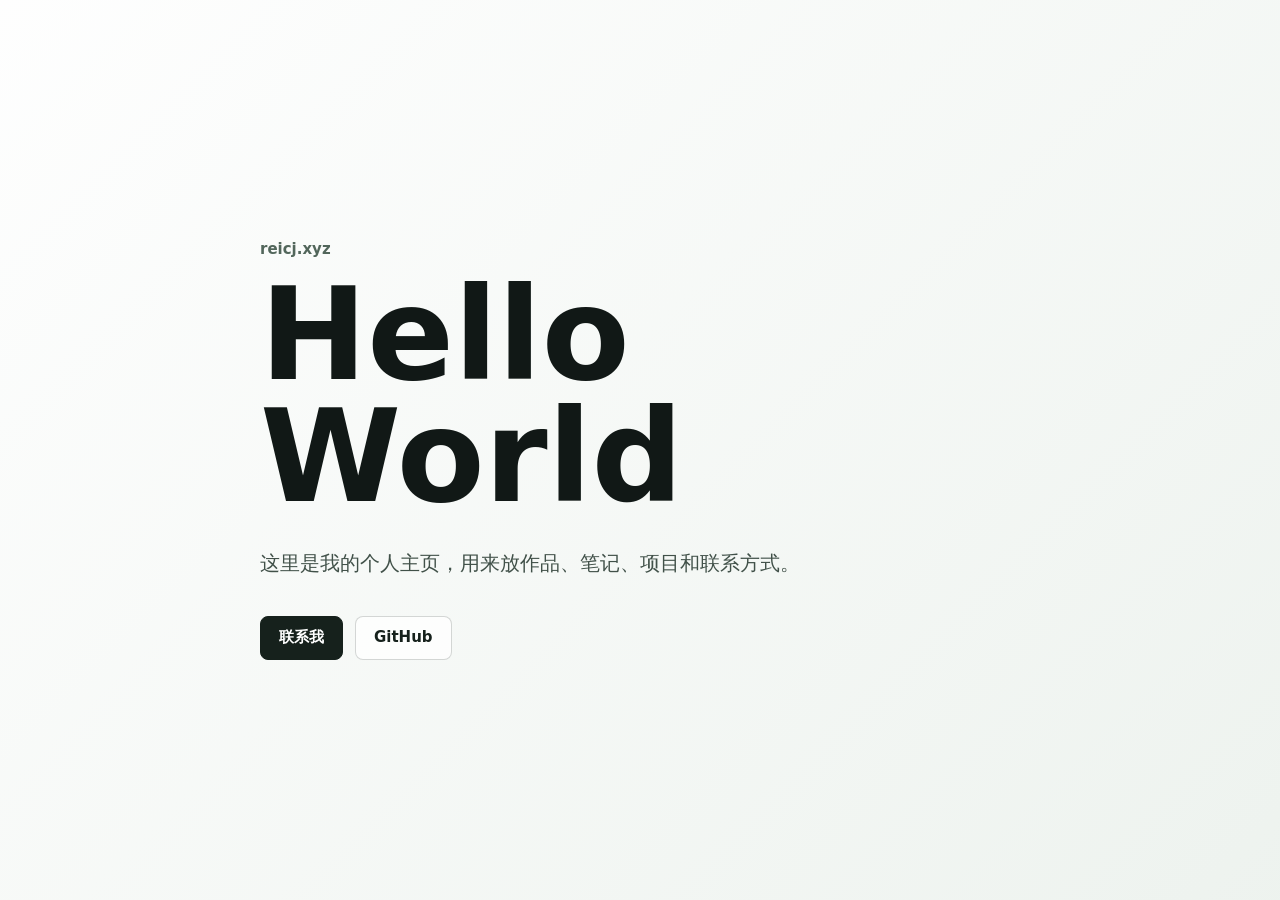
==== public/index.html @ 535f050f "Initial homepage" ====
<!doctype html>
<html lang="zh-CN">
  <head>
    <meta charset="utf-8">
    <meta name="viewport" content="width=device-width, initial-scale=1">
    <meta name="description" content="reicj.xyz 的个人主页">
    <title>Hello World | reicj.xyz</title>
    <link rel="stylesheet" href="./styles.css">
  </head>
  <body>
    <main class="page">
      <section class="intro" aria-labelledby="title">
        <p class="eyebrow">reicj.xyz</p>
        <h1 id="title">Hello World</h1>
        <p class="summary">这里是我的个人主页，用来放作品、笔记、项目和联系方式。</p>
        <div class="actions" aria-label="常用链接">
          <a href="mailto:qs57@reicj.xyz">联系我</a>
          <a href="https://github.com/" rel="noreferrer">GitHub</a>
        </div>
      </section>
    </main>
  </body>
</html>
---- public/styles.css ----
:root {
  color-scheme: light;
  font-family:
    Inter, ui-sans-serif, system-ui, -apple-system, BlinkMacSystemFont,
    "Segoe UI", sans-serif;
  background: #f4f7f5;
  color: #16211c;
}

* {
  box-sizing: border-box;
}

body {
  min-height: 100vh;
  margin: 0;
  background:
    linear-gradient(135deg, rgba(255, 255, 255, 0.9), rgba(235, 241, 236, 0.74)),
    #f4f7f5;
}

a {
  color: inherit;
}

.page {
  display: grid;
  min-height: 100vh;
  place-items: center;
  padding: 32px;
}

.intro {
  width: min(100%, 760px);
}

.eyebrow {
  margin: 0 0 16px;
  color: #52665b;
  font-size: 15px;
  font-weight: 700;
}

h1 {
  margin: 0;
  color: #111816;
  font-size: clamp(56px, 12vw, 128px);
  line-height: 0.95;
  letter-spacing: 0;
}

.summary {
  max-width: 620px;
  margin: 28px 0 0;
  color: #415149;
  font-size: 20px;
  line-height: 1.7;
}

.actions {
  display: flex;
  flex-wrap: wrap;
  gap: 12px;
  margin-top: 36px;
}

.actions a {
  min-height: 44px;
  padding: 11px 18px;
  border: 1px solid rgba(22, 33, 28, 0.18);
  border-radius: 8px;
  background: rgba(255, 255, 255, 0.74);
  font-size: 15px;
  font-weight: 700;
  text-decoration: none;
}

.actions a:first-child {
  border-color: #16211c;
  background: #16211c;
  color: #ffffff;
}

@media (max-width: 560px) {
  .page {
    align-items: end;
    padding: 24px;
  }

  .summary {
    font-size: 18px;
  }
}
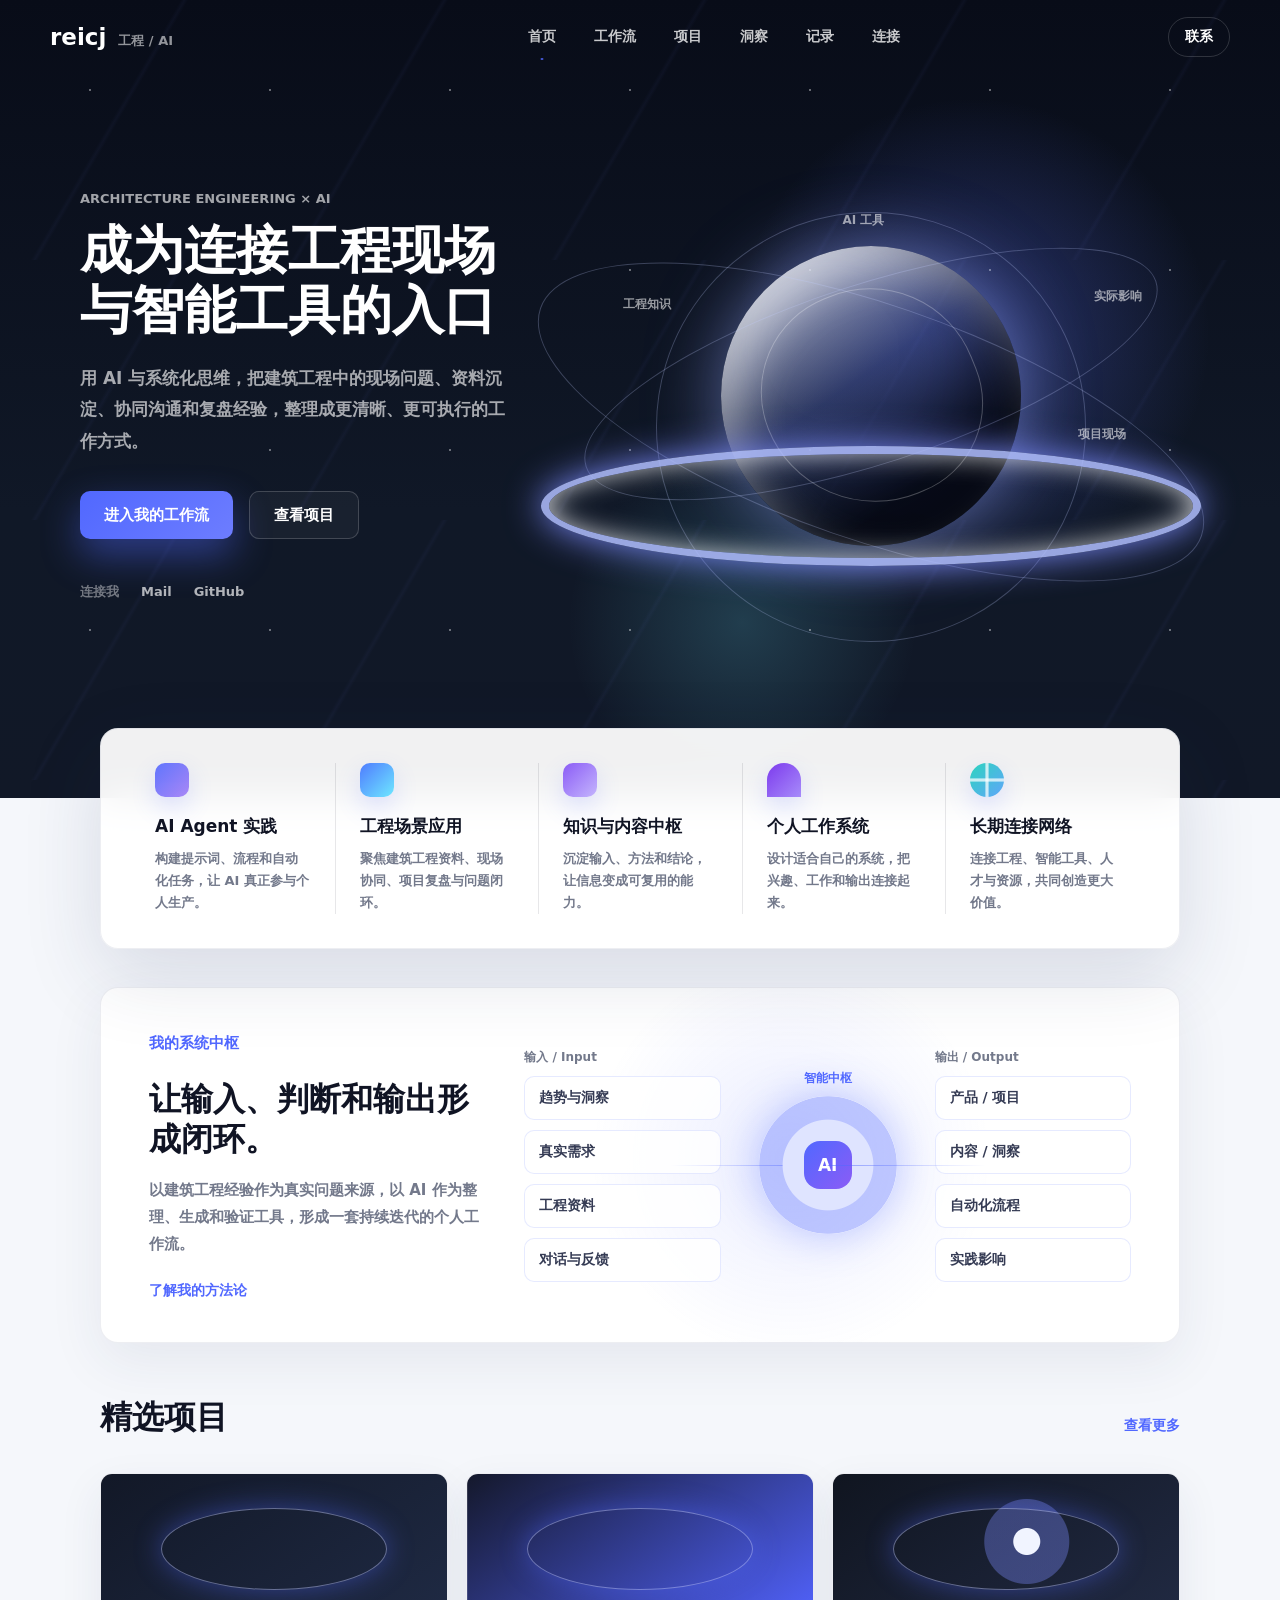
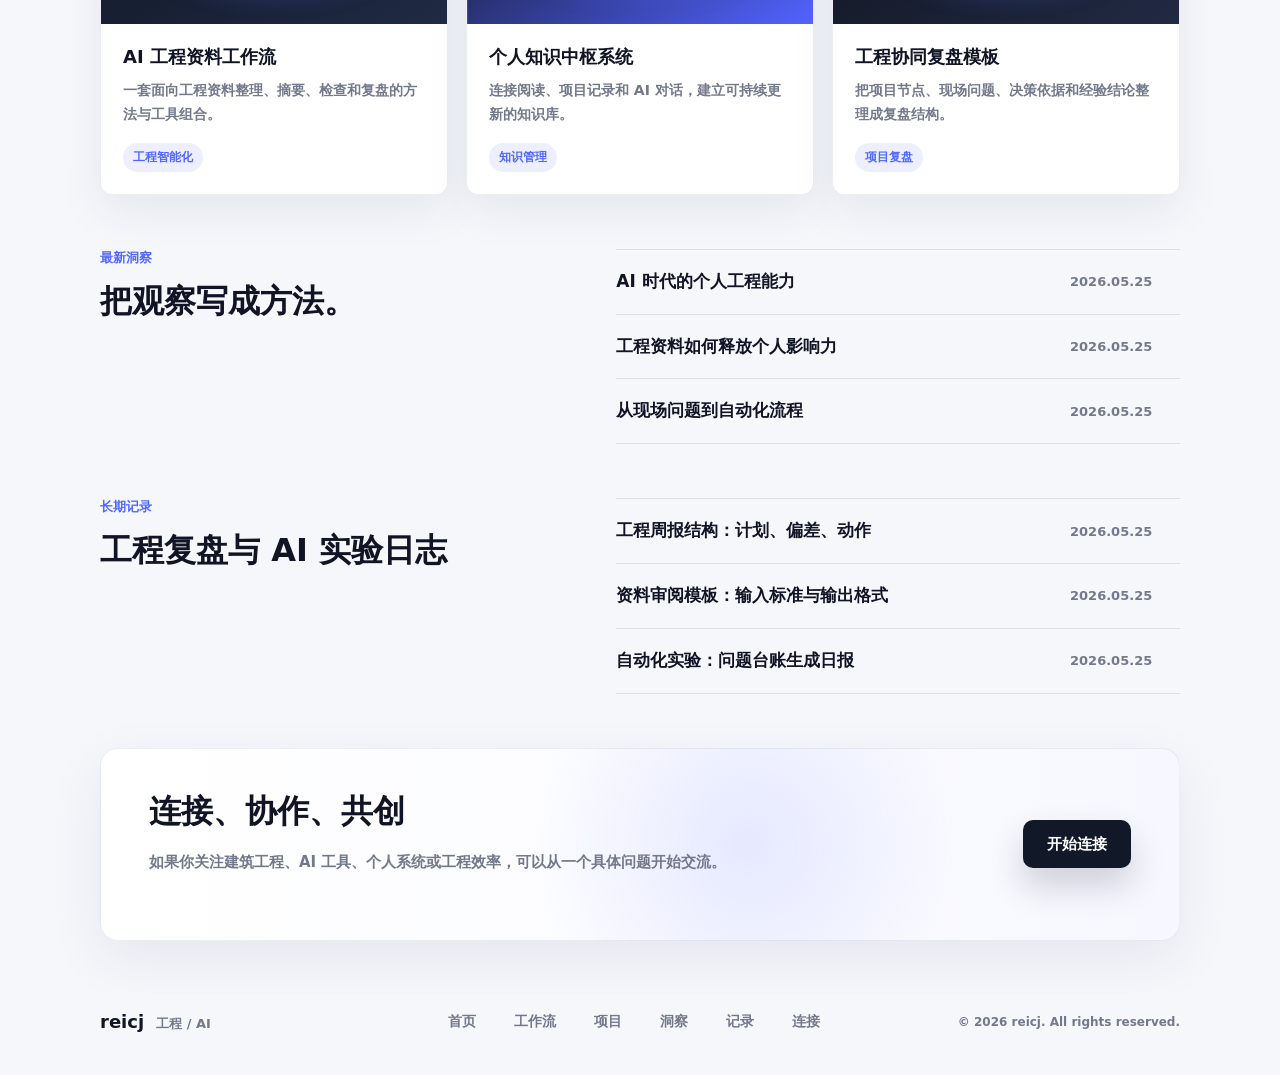
==== commit f3d5a736: "重构个人站点并拆分项目洞察记录页面" ====
--- a/public/index.html
+++ b/public/index.html
@@ -3,21 +3,217 @@
   <head>
     <meta charset="utf-8">
     <meta name="viewport" content="width=device-width, initial-scale=1">
-    <meta name="description" content="reicj.xyz 的个人主页">
-    <title>Hello World | reicj.xyz</title>
+    <meta
+      name="description"
+      content="reicj 的个人空间：建筑工程工作流、项目案例、AI 洞察与长期记录。"
+    >
+    <title>reicj 的个人空间 | reicj.xyz</title>
     <link rel="stylesheet" href="./styles.css">
   </head>
   <body>
-    <main class="page">
-      <section class="intro" aria-labelledby="title">
-        <p class="eyebrow">reicj.xyz</p>
-        <h1 id="title">Hello World</h1>
-        <p class="summary">这里是我的个人主页，用来放作品、笔记、项目和联系方式。</p>
-        <div class="actions" aria-label="常用链接">
-          <a href="mailto:qs57@reicj.xyz">联系我</a>
-          <a href="https://github.com/" rel="noreferrer">GitHub</a>
-        </div>
+    <header class="site-header" aria-label="站点导航">
+      <a class="brand" href="#top">
+        <strong>reicj</strong>
+        <span>工程 / AI</span>
+      </a>
+      <nav class="nav" aria-label="主要导航">
+        <a class="current" href="./index.html">首页</a>
+        <a href="#workflow">工作流</a>
+        <a href="./projects.html">项目</a>
+        <a href="./insights.html">洞察</a>
+        <a href="./notes.html">记录</a>
+        <a href="#contact">连接</a>
+      </nav>
+      <a class="header-action" href="mailto:qs57@reicj.xyz">联系</a>
+    </header>
+
+    <main id="top">
+      <section class="hero" aria-labelledby="hero-title">
+        <div class="hero-copy">
+          <p class="kicker">Architecture Engineering × AI</p>
+          <h1 id="hero-title">成为连接工程现场与智能工具的入口</h1>
+          <p class="hero-summary">
+            用 AI 与系统化思维，把建筑工程中的现场问题、资料沉淀、协同沟通和复盘经验，整理成更清晰、更可执行的工作方式。
+          </p>
+          <div class="hero-actions" aria-label="快速入口">
+            <a class="button primary" href="#workflow">进入我的工作流</a>
+            <a class="button secondary" href="./projects.html">查看项目</a>
+          </div>
+          <div class="social-row" aria-label="连接我">
+            <span>连接我</span>
+            <a href="mailto:qs57@reicj.xyz">Mail</a>
+            <a href="https://github.com/reicj" rel="noreferrer">GitHub</a>
+          </div>
+        </div>
+
+        <div class="orbit-visual" aria-hidden="true">
+          <div class="orbit-label label-knowledge">工程知识</div>
+          <div class="orbit-label label-ai">AI 工具</div>
+          <div class="orbit-label label-site">项目现场</div>
+          <div class="orbit-label label-output">实际影响</div>
+          <div class="planet">
+            <span></span>
+          </div>
+          <div class="orbit orbit-one"></div>
+          <div class="orbit orbit-two"></div>
+          <div class="orbit orbit-three"></div>
+          <div class="ring"></div>
+        </div>
+      </section>
+
+      <section class="capability-card" aria-label="能力入口">
+        <article>
+          <span class="icon cube"></span>
+          <h2>AI Agent 实践</h2>
+          <p>构建提示词、流程和自动化任务，让 AI 真正参与个人生产。</p>
+        </article>
+        <article>
+          <span class="icon tower"></span>
+          <h2>工程场景应用</h2>
+          <p>聚焦建筑工程资料、现场协同、项目复盘与问题闭环。</p>
+        </article>
+        <article>
+          <span class="icon stack"></span>
+          <h2>知识与内容中枢</h2>
+          <p>沉淀输入、方法和结论，让信息变成可复用的能力。</p>
+        </article>
+        <article>
+          <span class="icon person"></span>
+          <h2>个人工作系统</h2>
+          <p>设计适合自己的系统，把兴趣、工作和输出连接起来。</p>
+        </article>
+        <article>
+          <span class="icon globe"></span>
+          <h2>长期连接网络</h2>
+          <p>连接工程、智能工具、人才与资源，共同创造更大价值。</p>
+        </article>
+      </section>
+
+      <section class="hub-section" id="workflow" aria-labelledby="workflow-title">
+        <div class="hub-copy">
+          <p class="section-tag">我的系统中枢</p>
+          <h2 id="workflow-title">让输入、判断和输出形成闭环。</h2>
+          <p>
+            以建筑工程经验作为真实问题来源，以 AI 作为整理、生成和验证工具，形成一套持续迭代的个人工作流。
+          </p>
+          <a href="./insights.html">了解我的方法论</a>
+        </div>
+        <div class="flow-board" aria-label="工作流中枢">
+          <div class="flow-column input">
+            <span>输入 / Input</span>
+            <p>趋势与洞察</p>
+            <p>真实需求</p>
+            <p>工程资料</p>
+            <p>对话与反馈</p>
+          </div>
+          <div class="core">
+            <span>智能中枢</span>
+            <strong>AI</strong>
+          </div>
+          <div class="flow-column output">
+            <span>输出 / Output</span>
+            <p>产品 / 项目</p>
+            <p>内容 / 洞察</p>
+            <p>自动化流程</p>
+            <p>实践影响</p>
+          </div>
+        </div>
+      </section>
+
+      <section class="content-grid" id="projects" aria-labelledby="projects-title">
+        <div class="section-heading">
+          <h2 id="projects-title">精选项目</h2>
+          <a href="./projects.html">查看更多</a>
+        </div>
+        <div class="project-list">
+          <article>
+            <div class="project-visual visual-one"></div>
+            <h3>AI 工程资料工作流</h3>
+            <p>一套面向工程资料整理、摘要、检查和复盘的方法与工具组合。</p>
+            <span>工程智能化</span>
+          </article>
+          <article>
+            <div class="project-visual visual-two"></div>
+            <h3>个人知识中枢系统</h3>
+            <p>连接阅读、项目记录和 AI 对话，建立可持续更新的知识库。</p>
+            <span>知识管理</span>
+          </article>
+          <article>
+            <div class="project-visual visual-three"></div>
+            <h3>工程协同复盘模板</h3>
+            <p>把项目节点、现场问题、决策依据和经验结论整理成复盘结构。</p>
+            <span>项目复盘</span>
+          </article>
+        </div>
+      </section>
+
+      <section class="insight-section" id="insights" aria-labelledby="insights-title">
+        <div>
+          <p class="section-tag">最新洞察</p>
+          <h2 id="insights-title">把观察写成方法。</h2>
+        </div>
+        <div class="insight-list">
+          <article>
+            <h3>AI 时代的个人工程能力</h3>
+            <time datetime="2026-05-25">2026.05.25</time>
+          </article>
+          <article>
+            <h3>工程资料如何释放个人影响力</h3>
+            <time datetime="2026-05-25">2026.05.25</time>
+          </article>
+          <article>
+            <h3>从现场问题到自动化流程</h3>
+            <time datetime="2026-05-25">2026.05.25</time>
+          </article>
+        </div>
+      </section>
+
+      <section class="insight-section" id="notes" aria-labelledby="notes-title">
+        <div>
+          <p class="section-tag">长期记录</p>
+          <h2 id="notes-title">工程复盘与 AI 实验日志</h2>
+        </div>
+        <div class="insight-list">
+          <article>
+            <h3>工程周报结构：计划、偏差、动作</h3>
+            <time datetime="2026-05-25">2026.05.25</time>
+          </article>
+          <article>
+            <h3>资料审阅模板：输入标准与输出格式</h3>
+            <time datetime="2026-05-25">2026.05.25</time>
+          </article>
+          <article>
+            <h3>自动化实验：问题台账生成日报</h3>
+            <time datetime="2026-05-25">2026.05.25</time>
+          </article>
+        </div>
+      </section>
+
+      <section class="contact-panel" id="contact" aria-labelledby="contact-title">
+        <div>
+          <h2 id="contact-title">连接、协作、共创</h2>
+          <p>
+            如果你关注建筑工程、AI 工具、个人系统或工程效率，可以从一个具体问题开始交流。
+          </p>
+        </div>
+        <a class="button dark" href="mailto:qs57@reicj.xyz">开始连接</a>
       </section>
     </main>
+
+    <footer class="site-footer">
+      <a class="brand" href="#top">
+        <strong>reicj</strong>
+        <span>工程 / AI</span>
+      </a>
+      <nav aria-label="页脚导航">
+        <a href="./index.html">首页</a>
+        <a href="#workflow">工作流</a>
+        <a href="./projects.html">项目</a>
+        <a href="./insights.html">洞察</a>
+        <a href="./notes.html">记录</a>
+        <a href="#contact">连接</a>
+      </nav>
+      <p>© 2026 reicj. All rights reserved.</p>
+    </footer>
   </body>
 </html>
--- a/public/styles.css
+++ b/public/styles.css
@@ -1,93 +1,1005 @@
 :root {
   color-scheme: light;
+  --bg: #f5f7fb;
+  --ink: #101424;
+  --muted: #73798b;
+  --panel: #ffffff;
+  --line: rgba(17, 24, 39, 0.1);
+  --deep: #080d1b;
+  --deep-2: #11182a;
+  --blue: #5168ff;
+  --blue-2: #7d8cff;
+  --cyan: #6ee7ff;
+  --violet: #8b5cf6;
+  --shadow: 0 26px 80px rgba(38, 49, 92, 0.14);
   font-family:
     Inter, ui-sans-serif, system-ui, -apple-system, BlinkMacSystemFont,
-    "Segoe UI", sans-serif;
-  background: #f4f7f5;
-  color: #16211c;
+    "Segoe UI", "PingFang SC", "Microsoft YaHei", sans-serif;
+  background: var(--bg);
+  color: var(--ink);
 }
 
 * {
   box-sizing: border-box;
+}
+
+html {
+  scroll-behavior: smooth;
 }
 
 body {
   min-height: 100vh;
   margin: 0;
-  background:
-    linear-gradient(135deg, rgba(255, 255, 255, 0.9), rgba(235, 241, 236, 0.74)),
-    #f4f7f5;
+  background: var(--bg);
+  overflow-x: hidden;
 }
 
 a {
   color: inherit;
 }
 
-.page {
-  display: grid;
-  min-height: 100vh;
-  place-items: center;
-  padding: 32px;
-}
-
-.intro {
-  width: min(100%, 760px);
-}
-
-.eyebrow {
-  margin: 0 0 16px;
-  color: #52665b;
-  font-size: 15px;
+h1,
+h2,
+h3,
+p {
+  margin-top: 0;
+  overflow-wrap: anywhere;
+}
+
+.site-header {
+  position: fixed;
+  top: 0;
+  left: 50%;
+  z-index: 20;
+  display: grid;
+  grid-template-columns: 210px 1fr auto;
+  gap: 32px;
+  align-items: center;
+  width: min(100% - 56px, 1180px);
+  min-height: 74px;
+  transform: translateX(-50%);
+  color: rgba(255, 255, 255, 0.82);
+}
+
+.brand {
+  display: inline-flex;
+  align-items: baseline;
+  gap: 12px;
+  text-decoration: none;
+}
+
+.brand strong {
+  color: #ffffff;
+  font-size: 23px;
+  font-weight: 900;
+  letter-spacing: 0;
+}
+
+.brand span {
+  color: rgba(255, 255, 255, 0.56);
+  font-size: 13px;
   font-weight: 700;
 }
 
+.nav,
+.site-footer nav {
+  display: flex;
+  align-items: center;
+  justify-content: center;
+  gap: 38px;
+}
+
+.nav a,
+.site-footer nav a {
+  position: relative;
+  color: rgba(255, 255, 255, 0.78);
+  font-size: 14px;
+  font-weight: 700;
+  text-decoration: none;
+}
+
+.nav a:hover,
+.nav a:focus-visible,
+.site-footer nav a:hover,
+.site-footer nav a:focus-visible {
+  color: #ffffff;
+  outline: none;
+}
+
+.nav a.current::after {
+  position: absolute;
+  right: 12px;
+  bottom: -14px;
+  left: 12px;
+  height: 2px;
+  border-radius: 999px;
+  content: "";
+  background: linear-gradient(90deg, transparent, var(--blue), transparent);
+}
+
+.header-action {
+  justify-self: end;
+  min-height: 38px;
+  padding: 10px 16px;
+  border: 1px solid rgba(255, 255, 255, 0.16);
+  border-radius: 999px;
+  color: #ffffff;
+  font-size: 14px;
+  font-weight: 800;
+  text-decoration: none;
+}
+
+main {
+  overflow: hidden;
+}
+
+.hero {
+  position: relative;
+  display: grid;
+  grid-template-columns: minmax(0, 0.78fr) minmax(520px, 1.18fr);
+  gap: 28px;
+  align-items: center;
+  min-height: 700px;
+  padding: 126px max(80px, calc((100vw - 1180px) / 2)) 132px;
+  color: #ffffff;
+  overflow: hidden;
+  background:
+    radial-gradient(circle at 76% 42%, rgba(94, 114, 255, 0.34), transparent 22%),
+    radial-gradient(circle at 58% 78%, rgba(110, 231, 255, 0.18), transparent 18%),
+    linear-gradient(180deg, #080c18 0%, #101827 64%, #111827 100%);
+}
+
+.hero::before {
+  position: absolute;
+  inset: 0;
+  content: "";
+  background-image:
+    radial-gradient(circle, rgba(255, 255, 255, 0.9) 0 1px, transparent 1.5px),
+    linear-gradient(120deg, transparent 0 44%, rgba(125, 140, 255, 0.1) 45%, transparent 46% 100%);
+  background-size: 180px 180px, 260px 260px;
+  opacity: 0.42;
+  pointer-events: none;
+}
+
+.hero-copy,
+.orbit-visual {
+  position: relative;
+  z-index: 1;
+}
+
+.hero-copy {
+  width: min(100%, 560px);
+}
+
+.kicker,
+.section-tag {
+  margin-bottom: 14px;
+  color: rgba(255, 255, 255, 0.62);
+  font-size: 13px;
+  font-weight: 900;
+  letter-spacing: 0;
+  text-transform: uppercase;
+}
+
 h1 {
-  margin: 0;
-  color: #111816;
-  font-size: clamp(56px, 12vw, 128px);
-  line-height: 0.95;
+  max-width: 560px;
+  margin-bottom: 22px;
+  font-size: 52px;
+  font-weight: 900;
+  line-height: 1.16;
   letter-spacing: 0;
 }
 
-.summary {
-  max-width: 620px;
-  margin: 28px 0 0;
-  color: #415149;
-  font-size: 20px;
-  line-height: 1.7;
-}
-
-.actions {
+.hero-summary {
+  max-width: 520px;
+  margin-bottom: 34px;
+  color: rgba(255, 255, 255, 0.64);
+  font-size: 17px;
+  font-weight: 600;
+  line-height: 1.85;
+}
+
+.hero-actions {
   display: flex;
   flex-wrap: wrap;
-  gap: 12px;
-  margin-top: 36px;
-}
-
-.actions a {
-  min-height: 44px;
-  padding: 11px 18px;
-  border: 1px solid rgba(22, 33, 28, 0.18);
-  border-radius: 8px;
-  background: rgba(255, 255, 255, 0.74);
+  gap: 16px;
+  margin-bottom: 44px;
+}
+
+.button {
+  display: inline-flex;
+  align-items: center;
+  justify-content: center;
+  min-height: 48px;
+  padding: 13px 24px;
+  border-radius: 10px;
   font-size: 15px;
+  font-weight: 900;
+  line-height: 20px;
+  text-decoration: none;
+  transition:
+    transform 180ms ease,
+    border-color 180ms ease,
+    background 180ms ease,
+    box-shadow 180ms ease;
+}
+
+.button:hover,
+.button:focus-visible {
+  transform: translateY(-1px);
+  outline: none;
+}
+
+.button.primary {
+  background: linear-gradient(135deg, #5168ff, #6d7dff);
+  box-shadow: 0 16px 38px rgba(81, 104, 255, 0.46);
+  color: #ffffff;
+}
+
+.button.secondary {
+  border: 1px solid rgba(255, 255, 255, 0.18);
+  background: rgba(255, 255, 255, 0.04);
+  color: #ffffff;
+}
+
+.button.dark {
+  background: #111827;
+  box-shadow: 0 18px 34px rgba(17, 24, 39, 0.18);
+  color: #ffffff;
+}
+
+.social-row {
+  display: flex;
+  align-items: center;
+  gap: 22px;
+  color: rgba(255, 255, 255, 0.68);
+  font-size: 13px;
+  font-weight: 800;
+}
+
+.social-row span {
+  color: rgba(255, 255, 255, 0.42);
+}
+
+.social-row a {
+  text-decoration: none;
+}
+
+.orbit-visual {
+  min-height: 540px;
+}
+
+.planet {
+  position: absolute;
+  top: 120px;
+  left: 50%;
+  width: 300px;
+  height: 300px;
+  transform: translateX(-50%);
+  border-radius: 50%;
+  background:
+    radial-gradient(circle at 34% 25%, rgba(255, 255, 255, 0.9), transparent 0 8%, transparent 9%),
+    radial-gradient(circle at 64% 38%, rgba(255, 255, 255, 0.52), transparent 0 6%, transparent 7%),
+    radial-gradient(circle at 50% 45%, rgba(255, 255, 255, 0.18), transparent 0 35%, transparent 36%),
+    linear-gradient(145deg, rgba(236, 240, 255, 0.95), rgba(91, 108, 186, 0.34) 45%, rgba(9, 14, 31, 0.92) 74%);
+  box-shadow:
+    0 0 70px rgba(147, 166, 255, 0.54),
+    inset -38px -42px 70px rgba(0, 0, 0, 0.42),
+    inset 18px 22px 44px rgba(255, 255, 255, 0.44);
+}
+
+.planet span {
+  position: absolute;
+  inset: 42px;
+  border: 1px solid rgba(255, 255, 255, 0.26);
+  border-radius: 48% 52% 45% 55%;
+  transform: rotate(-22deg);
+}
+
+.ring {
+  position: absolute;
+  top: 320px;
+  left: 50%;
+  width: 660px;
+  height: 120px;
+  transform: translateX(-50%);
+  border: 8px solid rgba(176, 190, 255, 0.86);
+  border-radius: 50%;
+  box-shadow:
+    0 0 36px rgba(125, 140, 255, 0.94),
+    inset 0 0 26px rgba(255, 255, 255, 0.72);
+}
+
+.orbit {
+  position: absolute;
+  left: 50%;
+  border: 1px solid rgba(194, 205, 255, 0.26);
+  border-radius: 50%;
+  transform: translateX(-50%) rotate(-18deg);
+}
+
+.orbit-one {
+  top: 158px;
+  width: 600px;
+  height: 180px;
+}
+
+.orbit-two {
+  top: 178px;
+  width: 700px;
+  height: 236px;
+  transform: translateX(-50%) rotate(19deg);
+}
+
+.orbit-three {
+  top: 86px;
+  width: 430px;
+  height: 430px;
+  transform: translateX(-50%) rotate(62deg);
+}
+
+.orbit-label {
+  position: absolute;
+  z-index: 2;
+  color: rgba(255, 255, 255, 0.58);
+  font-size: 12px;
+  font-weight: 800;
+}
+
+.label-knowledge {
+  top: 170px;
+  left: 80px;
+}
+
+.label-ai {
+  top: 86px;
+  left: 300px;
+}
+
+.label-site {
+  right: 74px;
+  top: 300px;
+}
+
+.label-output {
+  right: 58px;
+  top: 162px;
+}
+
+.capability-card {
+  position: relative;
+  z-index: 3;
+  display: grid;
+  grid-template-columns: repeat(5, minmax(0, 1fr));
+  width: min(100% - 80px, 1080px);
+  margin: -70px auto 38px;
+  padding: 34px 30px;
+  border: 1px solid rgba(80, 91, 129, 0.1);
+  border-radius: 18px;
+  background: rgba(255, 255, 255, 0.94);
+  box-shadow: var(--shadow);
+  backdrop-filter: blur(18px);
+}
+
+.capability-card article {
+  min-height: 132px;
+  padding: 0 24px;
+}
+
+.capability-card article + article {
+  border-left: 1px solid var(--line);
+}
+
+.icon {
+  display: block;
+  width: 34px;
+  height: 34px;
+  margin-bottom: 18px;
+  border-radius: 10px;
+  background: linear-gradient(135deg, rgba(81, 104, 255, 0.9), rgba(139, 92, 246, 0.72));
+  box-shadow: 0 10px 24px rgba(81, 104, 255, 0.18);
+}
+
+.icon.tower {
+  background: linear-gradient(135deg, #4f7cff, #6ee7ff);
+}
+
+.icon.stack {
+  background: linear-gradient(135deg, #8b5cf6, #c4b5fd);
+}
+
+.icon.person {
+  border-radius: 999px 999px 12px 12px;
+  background: linear-gradient(135deg, #7c3aed, #a78bfa);
+}
+
+.icon.globe {
+  border-radius: 50%;
+  background:
+    linear-gradient(90deg, transparent 45%, rgba(255, 255, 255, 0.72) 46% 54%, transparent 55%),
+    linear-gradient(0deg, transparent 45%, rgba(255, 255, 255, 0.72) 46% 54%, transparent 55%),
+    linear-gradient(135deg, #2dd4bf, #60a5fa);
+}
+
+.capability-card h2 {
+  margin-bottom: 10px;
+  font-size: 17px;
+  font-weight: 900;
+  line-height: 1.34;
+}
+
+.capability-card p {
+  margin-bottom: 0;
+  color: var(--muted);
+  font-size: 13px;
+  font-weight: 650;
+  line-height: 1.7;
+}
+
+.hub-section,
+.contact-panel {
+  display: grid;
+  grid-template-columns: 0.72fr 1.28fr;
+  gap: 34px;
+  align-items: center;
+  width: min(100% - 80px, 1080px);
+  margin: 0 auto 54px;
+  padding: 42px 48px;
+  border: 1px solid rgba(80, 91, 129, 0.1);
+  border-radius: 18px;
+  background:
+    radial-gradient(circle at 64% 48%, rgba(81, 104, 255, 0.12), transparent 28%),
+    #ffffff;
+  box-shadow: 0 18px 54px rgba(38, 49, 92, 0.08);
+}
+
+.hub-copy .section-tag,
+.insight-section .section-tag {
+  color: var(--blue);
+}
+
+.hub-copy h2,
+.contact-panel h2,
+.insight-section h2,
+.section-heading h2 {
+  margin-bottom: 18px;
+  font-size: 32px;
+  font-weight: 900;
+  line-height: 1.25;
+  letter-spacing: 0;
+}
+
+.hub-copy p,
+.contact-panel p {
+  margin-bottom: 22px;
+  color: var(--muted);
+  font-size: 15px;
+  font-weight: 650;
+  line-height: 1.8;
+}
+
+.hub-copy a,
+.section-heading a {
+  color: var(--blue);
+  font-size: 14px;
+  font-weight: 900;
+  text-decoration: none;
+}
+
+.flow-board {
+  position: relative;
+  display: grid;
+  grid-template-columns: 1fr 170px 1fr;
+  gap: 22px;
+  align-items: center;
+  min-height: 250px;
+}
+
+.flow-board::before,
+.flow-board::after {
+  position: absolute;
+  top: 50%;
+  width: 26%;
+  height: 1px;
+  content: "";
+  background: linear-gradient(90deg, transparent, rgba(81, 104, 255, 0.55));
+}
+
+.flow-board::before {
+  left: 24%;
+}
+
+.flow-board::after {
+  right: 24%;
+  transform: rotate(180deg);
+}
+
+.flow-column {
+  display: grid;
+  gap: 10px;
+}
+
+.flow-column span,
+.core span {
+  color: var(--muted);
+  font-size: 12px;
+  font-weight: 900;
+}
+
+.flow-column p {
+  margin: 0;
+  padding: 12px 14px;
+  border: 1px solid rgba(81, 104, 255, 0.14);
+  border-radius: 10px;
+  background: rgba(255, 255, 255, 0.82);
+  color: #353b54;
+  font-size: 14px;
+  font-weight: 800;
+}
+
+.core {
+  position: relative;
+  display: grid;
+  place-items: center;
+  width: 138px;
+  height: 138px;
+  margin: 0 auto;
+  border-radius: 50%;
+  background:
+    radial-gradient(circle, #ffffff 0 22%, #dfe4ff 23% 46%, rgba(81, 104, 255, 0.34) 47% 70%, transparent 71%);
+  box-shadow: 0 0 42px rgba(81, 104, 255, 0.36);
+}
+
+.core strong {
+  display: grid;
+  place-items: center;
+  width: 48px;
+  height: 48px;
+  border-radius: 16px;
+  background: linear-gradient(135deg, #5168ff, #8b5cf6);
+  color: #ffffff;
+  font-size: 17px;
+}
+
+.core span {
+  position: absolute;
+  top: -26px;
+  color: var(--blue);
+}
+
+.content-grid,
+.insight-section {
+  width: min(100% - 80px, 1080px);
+  margin: 0 auto 54px;
+}
+
+.section-heading {
+  display: flex;
+  align-items: center;
+  justify-content: space-between;
+  margin-bottom: 18px;
+}
+
+.project-list {
+  display: grid;
+  grid-template-columns: repeat(3, minmax(0, 1fr));
+  gap: 18px;
+}
+
+.project-list article {
+  overflow: hidden;
+  border: 1px solid rgba(80, 91, 129, 0.1);
+  border-radius: 12px;
+  background: #ffffff;
+  box-shadow: 0 16px 44px rgba(38, 49, 92, 0.08);
+}
+
+.project-visual {
+  position: relative;
+  height: 150px;
+  background:
+    radial-gradient(circle at 50% 50%, rgba(255, 255, 255, 0.84), transparent 0 7%, transparent 8%),
+    radial-gradient(circle at 52% 56%, rgba(81, 104, 255, 0.48), transparent 0 24%, transparent 25%),
+    linear-gradient(145deg, #121827, #1f2a44);
+}
+
+.visual-one::before,
+.visual-two::before,
+.visual-three::before {
+  position: absolute;
+  inset: 34px 60px;
+  border: 1px solid rgba(191, 201, 255, 0.46);
+  border-radius: 50%;
+  content: "";
+  box-shadow: 0 0 28px rgba(81, 104, 255, 0.44);
+}
+
+.visual-two {
+  background:
+    linear-gradient(90deg, rgba(255, 255, 255, 0.14) 0 1px, transparent 1px 34px),
+    linear-gradient(145deg, #14182b, #5263ff);
+}
+
+.visual-three {
+  background:
+    radial-gradient(circle at 56% 45%, #f1f4ff 0 13px, rgba(125, 140, 255, 0.36) 14px 42px, transparent 43px),
+    linear-gradient(145deg, #101520, #212a43);
+}
+
+.project-list h3 {
+  margin: 20px 22px 10px;
+  font-size: 18px;
+  font-weight: 900;
+  line-height: 1.4;
+}
+
+.project-list p {
+  margin: 0 22px 16px;
+  color: var(--muted);
+  font-size: 14px;
+  font-weight: 650;
+  line-height: 1.7;
+}
+
+.project-list span {
+  display: inline-flex;
+  margin: 0 22px 22px;
+  padding: 6px 10px;
+  border-radius: 999px;
+  background: rgba(81, 104, 255, 0.1);
+  color: var(--blue);
+  font-size: 12px;
+  font-weight: 900;
+}
+
+.insight-section {
+  display: grid;
+  grid-template-columns: 0.82fr 1fr;
+  gap: 54px;
+  align-items: start;
+}
+
+.insight-list {
+  display: grid;
+  gap: 0;
+  border-top: 1px solid var(--line);
+}
+
+.insight-list article {
+  display: grid;
+  grid-template-columns: 1fr 110px;
+  gap: 18px;
+  align-items: center;
+  padding: 20px 0;
+  border-bottom: 1px solid var(--line);
+}
+
+.insight-list h3 {
+  margin-bottom: 0;
+  font-size: 17px;
+  font-weight: 900;
+  line-height: 1.4;
+}
+
+.insight-list time {
+  color: var(--muted);
+  font-size: 13px;
+  font-weight: 800;
+}
+
+.contact-panel {
+  grid-template-columns: 1fr auto;
+  min-height: 132px;
+  margin-bottom: 52px;
+  background:
+    radial-gradient(circle at 60% 50%, rgba(81, 104, 255, 0.12), transparent 32%),
+    linear-gradient(90deg, #ffffff, #f7f8ff);
+}
+
+.site-footer {
+  display: grid;
+  grid-template-columns: 210px 1fr auto;
+  gap: 28px;
+  align-items: center;
+  width: min(100% - 80px, 1080px);
+  margin: 0 auto;
+  padding: 18px 0 42px;
+  color: var(--muted);
+}
+
+.site-footer .brand strong {
+  color: var(--ink);
+  font-size: 18px;
+}
+
+.site-footer .brand span,
+.site-footer nav a,
+.site-footer p {
+  color: var(--muted);
+}
+
+.site-footer p {
+  margin: 0;
+  font-size: 12px;
   font-weight: 700;
-  text-decoration: none;
-}
-
-.actions a:first-child {
-  border-color: #16211c;
-  background: #16211c;
+}
+
+.sub-main {
+  padding-top: 112px;
+}
+
+.sub-hero {
+  width: min(100% - 80px, 1080px);
+  margin: 0 auto 34px;
+  padding: 42px 46px;
+  border-radius: 18px;
+  background:
+    radial-gradient(circle at 78% 32%, rgba(81, 104, 255, 0.28), transparent 24%),
+    linear-gradient(145deg, #0b1222, #131d31);
   color: #ffffff;
 }
 
-@media (max-width: 560px) {
-  .page {
-    align-items: end;
-    padding: 24px;
-  }
-
-  .summary {
-    font-size: 18px;
-  }
-}
+.sub-hero h1 {
+  margin-bottom: 16px;
+  font-size: 42px;
+}
+
+.sub-hero p:last-child {
+  max-width: 760px;
+  margin-bottom: 0;
+  color: rgba(255, 255, 255, 0.72);
+  font-size: 16px;
+  font-weight: 600;
+  line-height: 1.8;
+}
+
+.detail-list,
+.insight-cards {
+  display: grid;
+  gap: 18px;
+  width: min(100% - 80px, 1080px);
+  margin: 0 auto 44px;
+}
+
+.detail-list article,
+.insight-cards article {
+  padding: 28px 30px;
+  border: 1px solid rgba(80, 91, 129, 0.1);
+  border-radius: 14px;
+  background: #ffffff;
+  box-shadow: 0 14px 36px rgba(38, 49, 92, 0.08);
+}
+
+.detail-list h2,
+.insight-cards h2 {
+  margin-bottom: 12px;
+  font-size: 24px;
+  font-weight: 900;
+  line-height: 1.34;
+}
+
+.detail-list p,
+.insight-cards p {
+  margin: 0 0 8px;
+  color: #4f5569;
+  font-size: 15px;
+  font-weight: 600;
+  line-height: 1.75;
+}
+
+.detail-list span,
+.insight-cards span {
+  display: inline-flex;
+  margin-top: 12px;
+  padding: 6px 10px;
+  border-radius: 999px;
+  background: rgba(81, 104, 255, 0.1);
+  color: var(--blue);
+  font-size: 12px;
+  font-weight: 900;
+}
+
+.insight-cards time {
+  display: block;
+  margin-bottom: 12px;
+  color: #7e8394;
+  font-size: 13px;
+  font-weight: 800;
+}
+
+@media (max-width: 980px) {
+  .site-header {
+    grid-template-columns: 1fr;
+    gap: 14px;
+    align-items: start;
+    width: calc(100% - 36px);
+    padding-top: 18px;
+  }
+
+  .nav {
+    justify-content: start;
+    flex-wrap: wrap;
+    gap: 18px;
+  }
+
+  .header-action {
+    display: none;
+  }
+
+  .hero {
+    grid-template-columns: 1fr;
+    min-height: auto;
+    padding: 170px 24px 124px;
+  }
+
+  .orbit-visual {
+    min-height: 420px;
+  }
+
+  .planet {
+    top: 50px;
+  }
+
+  .ring {
+    top: 250px;
+    width: 560px;
+  }
+
+  .capability-card,
+  .hub-section,
+  .contact-panel,
+  .insight-section,
+  .site-footer {
+    grid-template-columns: 1fr;
+  }
+
+  .capability-card {
+    width: min(100% - 36px, 720px);
+  }
+
+  .capability-card article {
+    padding: 22px 0;
+  }
+
+  .capability-card article + article {
+    border-top: 1px solid var(--line);
+    border-left: 0;
+  }
+
+  .hub-section,
+  .content-grid,
+  .insight-section,
+  .contact-panel,
+  .site-footer,
+  .sub-hero,
+  .detail-list,
+  .insight-cards {
+    width: min(100% - 36px, 720px);
+  }
+
+  .project-list {
+    grid-template-columns: 1fr;
+  }
+}
+
+@media (max-width: 680px) {
+  .brand strong {
+    font-size: 20px;
+  }
+
+  .brand span {
+    font-size: 12px;
+  }
+
+  .nav a {
+    font-size: 13px;
+  }
+
+  .hero {
+    padding: 160px 20px 106px;
+  }
+
+  .sub-main {
+    padding-top: 126px;
+  }
+
+  .sub-hero {
+    padding: 30px 24px;
+  }
+
+  .sub-hero h1 {
+    font-size: 32px;
+  }
+
+  .hero-copy {
+    max-width: 330px;
+  }
+
+  h1 {
+    max-width: 8.8em;
+    font-size: 34px;
+    word-break: break-all;
+  }
+
+  .hero-summary {
+    max-width: 320px;
+    font-size: 15px;
+  }
+
+  .button {
+    width: min(100%, 320px);
+  }
+
+  .social-row {
+    flex-wrap: wrap;
+  }
+
+  .orbit-visual {
+    width: 100%;
+    min-height: 330px;
+    transform: scale(0.78);
+    transform-origin: top center;
+  }
+
+  .orbit-label {
+    display: none;
+  }
+
+  .capability-card {
+    margin-top: -76px;
+    padding: 20px 24px;
+  }
+
+  .hub-section,
+  .contact-panel {
+    padding: 30px 24px;
+  }
+
+  .detail-list article,
+  .insight-cards article {
+    padding: 24px 22px;
+  }
+
+  .hub-copy h2,
+  .contact-panel h2,
+  .insight-section h2,
+  .section-heading h2,
+  .detail-list h2,
+  .insight-cards h2 {
+    font-size: 28px;
+  }
+
+  .flow-board {
+    grid-template-columns: 1fr;
+  }
+
+  .flow-board::before,
+  .flow-board::after {
+    display: none;
+  }
+
+  .core {
+    order: -1;
+    margin-bottom: 12px;
+  }
+
+  .section-heading,
+  .insight-list article {
+    grid-template-columns: 1fr;
+  }
+
+  .section-heading {
+    align-items: start;
+    gap: 8px;
+  }
+
+  .insight-list article {
+    gap: 8px;
+  }
+
+  .site-footer nav {
+    justify-content: start;
+    flex-wrap: wrap;
+    gap: 18px;
+  }
+}
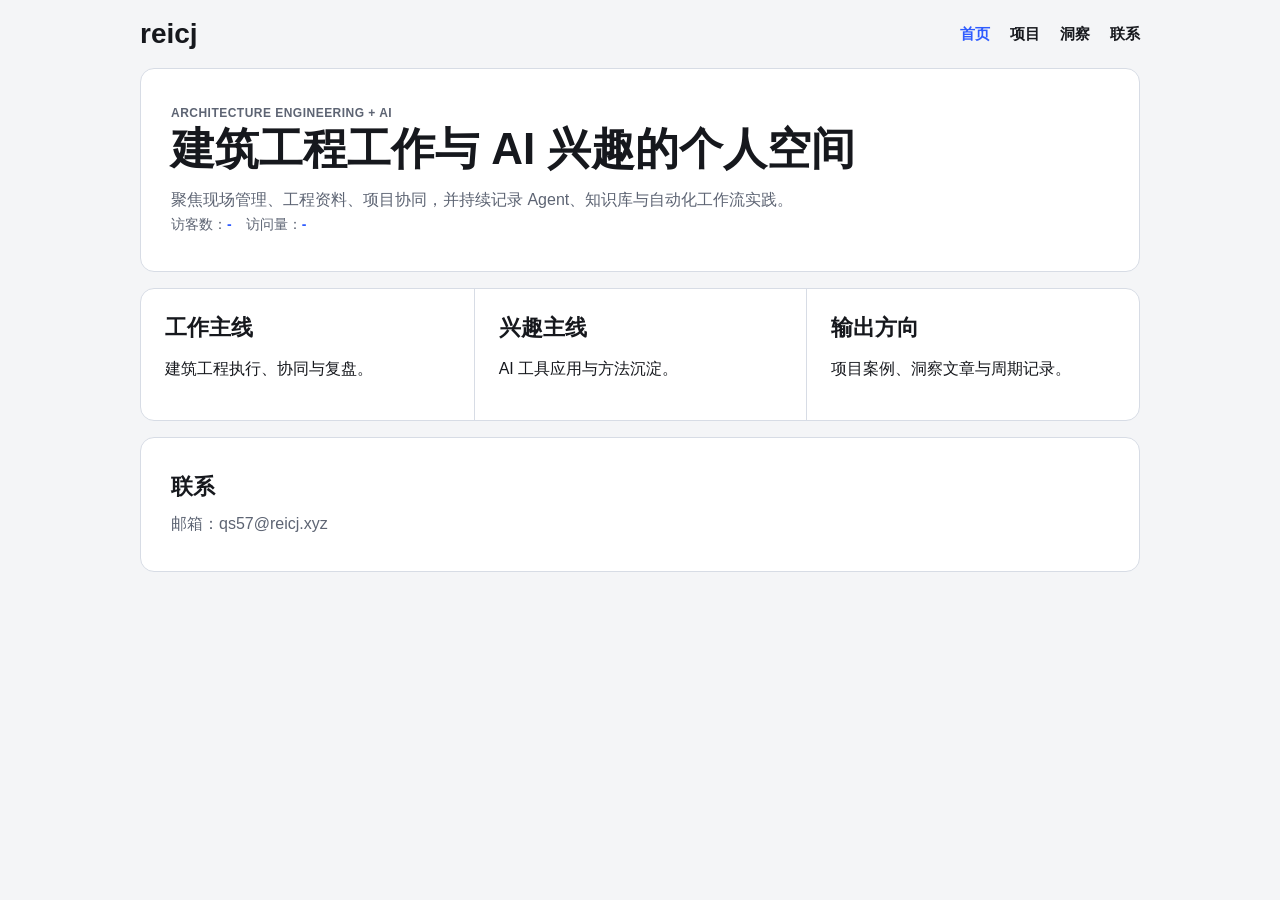
==== commit fa699643: "简化站点结构并增加首页访客计数器" ====
--- a/public/index.html
+++ b/public/index.html
@@ -3,217 +3,56 @@
   <head>
     <meta charset="utf-8">
     <meta name="viewport" content="width=device-width, initial-scale=1">
-    <meta
-      name="description"
-      content="reicj 的个人空间：建筑工程工作流、项目案例、AI 洞察与长期记录。"
-    >
-    <title>reicj 的个人空间 | reicj.xyz</title>
+    <meta name="description" content="reicj 的个人空间：建筑工程与 AI。">
+    <title>reicj 的个人空间</title>
     <link rel="stylesheet" href="./styles.css">
+    <script defer src="//busuanzi.ibruce.info/busuanzi/2.3/busuanzi.pure.mini.js"></script>
   </head>
   <body>
-    <header class="site-header" aria-label="站点导航">
-      <a class="brand" href="#top">
-        <strong>reicj</strong>
-        <span>工程 / AI</span>
-      </a>
-      <nav class="nav" aria-label="主要导航">
+    <header class="site-header">
+      <a class="brand" href="./index.html">reicj</a>
+      <nav class="nav">
         <a class="current" href="./index.html">首页</a>
-        <a href="#workflow">工作流</a>
         <a href="./projects.html">项目</a>
         <a href="./insights.html">洞察</a>
-        <a href="./notes.html">记录</a>
-        <a href="#contact">连接</a>
+        <a href="#contact">联系</a>
       </nav>
-      <a class="header-action" href="mailto:qs57@reicj.xyz">联系</a>
     </header>
 
-    <main id="top">
-      <section class="hero" aria-labelledby="hero-title">
-        <div class="hero-copy">
-          <p class="kicker">Architecture Engineering × AI</p>
-          <h1 id="hero-title">成为连接工程现场与智能工具的入口</h1>
-          <p class="hero-summary">
-            用 AI 与系统化思维，把建筑工程中的现场问题、资料沉淀、协同沟通和复盘经验，整理成更清晰、更可执行的工作方式。
-          </p>
-          <div class="hero-actions" aria-label="快速入口">
-            <a class="button primary" href="#workflow">进入我的工作流</a>
-            <a class="button secondary" href="./projects.html">查看项目</a>
-          </div>
-          <div class="social-row" aria-label="连接我">
-            <span>连接我</span>
-            <a href="mailto:qs57@reicj.xyz">Mail</a>
-            <a href="https://github.com/reicj" rel="noreferrer">GitHub</a>
-          </div>
-        </div>
-
-        <div class="orbit-visual" aria-hidden="true">
-          <div class="orbit-label label-knowledge">工程知识</div>
-          <div class="orbit-label label-ai">AI 工具</div>
-          <div class="orbit-label label-site">项目现场</div>
-          <div class="orbit-label label-output">实际影响</div>
-          <div class="planet">
-            <span></span>
-          </div>
-          <div class="orbit orbit-one"></div>
-          <div class="orbit orbit-two"></div>
-          <div class="orbit orbit-three"></div>
-          <div class="ring"></div>
-        </div>
+    <main>
+      <section class="hero">
+        <p class="tag">Architecture Engineering + AI</p>
+        <h1>建筑工程工作与 AI 兴趣的个人空间</h1>
+        <p>聚焦现场管理、工程资料、项目协同，并持续记录 Agent、知识库与自动化工作流实践。</p>
+        <p class="visitor-counter">
+          <span id="busuanzi_container_site_uv">
+            访客数：<strong id="busuanzi_value_site_uv">-</strong>
+          </span>
+          <span id="busuanzi_container_site_pv">
+            访问量：<strong id="busuanzi_value_site_pv">-</strong>
+          </span>
+        </p>
       </section>
 
-      <section class="capability-card" aria-label="能力入口">
+      <section class="overview">
         <article>
-          <span class="icon cube"></span>
-          <h2>AI Agent 实践</h2>
-          <p>构建提示词、流程和自动化任务，让 AI 真正参与个人生产。</p>
+          <h2>工作主线</h2>
+          <p>建筑工程执行、协同与复盘。</p>
         </article>
         <article>
-          <span class="icon tower"></span>
-          <h2>工程场景应用</h2>
-          <p>聚焦建筑工程资料、现场协同、项目复盘与问题闭环。</p>
+          <h2>兴趣主线</h2>
+          <p>AI 工具应用与方法沉淀。</p>
         </article>
         <article>
-          <span class="icon stack"></span>
-          <h2>知识与内容中枢</h2>
-          <p>沉淀输入、方法和结论，让信息变成可复用的能力。</p>
-        </article>
-        <article>
-          <span class="icon person"></span>
-          <h2>个人工作系统</h2>
-          <p>设计适合自己的系统，把兴趣、工作和输出连接起来。</p>
-        </article>
-        <article>
-          <span class="icon globe"></span>
-          <h2>长期连接网络</h2>
-          <p>连接工程、智能工具、人才与资源，共同创造更大价值。</p>
+          <h2>输出方向</h2>
+          <p>项目案例、洞察文章与周期记录。</p>
         </article>
       </section>
 
-      <section class="hub-section" id="workflow" aria-labelledby="workflow-title">
-        <div class="hub-copy">
-          <p class="section-tag">我的系统中枢</p>
-          <h2 id="workflow-title">让输入、判断和输出形成闭环。</h2>
-          <p>
-            以建筑工程经验作为真实问题来源，以 AI 作为整理、生成和验证工具，形成一套持续迭代的个人工作流。
-          </p>
-          <a href="./insights.html">了解我的方法论</a>
-        </div>
-        <div class="flow-board" aria-label="工作流中枢">
-          <div class="flow-column input">
-            <span>输入 / Input</span>
-            <p>趋势与洞察</p>
-            <p>真实需求</p>
-            <p>工程资料</p>
-            <p>对话与反馈</p>
-          </div>
-          <div class="core">
-            <span>智能中枢</span>
-            <strong>AI</strong>
-          </div>
-          <div class="flow-column output">
-            <span>输出 / Output</span>
-            <p>产品 / 项目</p>
-            <p>内容 / 洞察</p>
-            <p>自动化流程</p>
-            <p>实践影响</p>
-          </div>
-        </div>
-      </section>
-
-      <section class="content-grid" id="projects" aria-labelledby="projects-title">
-        <div class="section-heading">
-          <h2 id="projects-title">精选项目</h2>
-          <a href="./projects.html">查看更多</a>
-        </div>
-        <div class="project-list">
-          <article>
-            <div class="project-visual visual-one"></div>
-            <h3>AI 工程资料工作流</h3>
-            <p>一套面向工程资料整理、摘要、检查和复盘的方法与工具组合。</p>
-            <span>工程智能化</span>
-          </article>
-          <article>
-            <div class="project-visual visual-two"></div>
-            <h3>个人知识中枢系统</h3>
-            <p>连接阅读、项目记录和 AI 对话，建立可持续更新的知识库。</p>
-            <span>知识管理</span>
-          </article>
-          <article>
-            <div class="project-visual visual-three"></div>
-            <h3>工程协同复盘模板</h3>
-            <p>把项目节点、现场问题、决策依据和经验结论整理成复盘结构。</p>
-            <span>项目复盘</span>
-          </article>
-        </div>
-      </section>
-
-      <section class="insight-section" id="insights" aria-labelledby="insights-title">
-        <div>
-          <p class="section-tag">最新洞察</p>
-          <h2 id="insights-title">把观察写成方法。</h2>
-        </div>
-        <div class="insight-list">
-          <article>
-            <h3>AI 时代的个人工程能力</h3>
-            <time datetime="2026-05-25">2026.05.25</time>
-          </article>
-          <article>
-            <h3>工程资料如何释放个人影响力</h3>
-            <time datetime="2026-05-25">2026.05.25</time>
-          </article>
-          <article>
-            <h3>从现场问题到自动化流程</h3>
-            <time datetime="2026-05-25">2026.05.25</time>
-          </article>
-        </div>
-      </section>
-
-      <section class="insight-section" id="notes" aria-labelledby="notes-title">
-        <div>
-          <p class="section-tag">长期记录</p>
-          <h2 id="notes-title">工程复盘与 AI 实验日志</h2>
-        </div>
-        <div class="insight-list">
-          <article>
-            <h3>工程周报结构：计划、偏差、动作</h3>
-            <time datetime="2026-05-25">2026.05.25</time>
-          </article>
-          <article>
-            <h3>资料审阅模板：输入标准与输出格式</h3>
-            <time datetime="2026-05-25">2026.05.25</time>
-          </article>
-          <article>
-            <h3>自动化实验：问题台账生成日报</h3>
-            <time datetime="2026-05-25">2026.05.25</time>
-          </article>
-        </div>
-      </section>
-
-      <section class="contact-panel" id="contact" aria-labelledby="contact-title">
-        <div>
-          <h2 id="contact-title">连接、协作、共创</h2>
-          <p>
-            如果你关注建筑工程、AI 工具、个人系统或工程效率，可以从一个具体问题开始交流。
-          </p>
-        </div>
-        <a class="button dark" href="mailto:qs57@reicj.xyz">开始连接</a>
+      <section class="contact" id="contact">
+        <h2>联系</h2>
+        <p>邮箱：qs57@reicj.xyz</p>
       </section>
     </main>
-
-    <footer class="site-footer">
-      <a class="brand" href="#top">
-        <strong>reicj</strong>
-        <span>工程 / AI</span>
-      </a>
-      <nav aria-label="页脚导航">
-        <a href="./index.html">首页</a>
-        <a href="#workflow">工作流</a>
-        <a href="./projects.html">项目</a>
-        <a href="./insights.html">洞察</a>
-        <a href="./notes.html">记录</a>
-        <a href="#contact">连接</a>
-      </nav>
-      <p>© 2026 reicj. All rights reserved.</p>
-    </footer>
   </body>
 </html>
--- a/public/styles.css
+++ b/public/styles.css
@@ -1,1005 +1,201 @@
 :root {
-  color-scheme: light;
-  --bg: #f5f7fb;
-  --ink: #101424;
-  --muted: #73798b;
-  --panel: #ffffff;
-  --line: rgba(17, 24, 39, 0.1);
-  --deep: #080d1b;
-  --deep-2: #11182a;
-  --blue: #5168ff;
-  --blue-2: #7d8cff;
-  --cyan: #6ee7ff;
-  --violet: #8b5cf6;
-  --shadow: 0 26px 80px rgba(38, 49, 92, 0.14);
-  font-family:
-    Inter, ui-sans-serif, system-ui, -apple-system, BlinkMacSystemFont,
-    "Segoe UI", "PingFang SC", "Microsoft YaHei", sans-serif;
-  background: var(--bg);
-  color: var(--ink);
+  --bg: #f4f5f7;
+  --surface: #ffffff;
+  --ink: #16181d;
+  --muted: #5d6473;
+  --line: #d7dce5;
+  --accent: #2f5cff;
+  font-family: "Segoe UI", "PingFang SC", "Microsoft YaHei", sans-serif;
 }
 
 * {
   box-sizing: border-box;
 }
 
-html {
-  scroll-behavior: smooth;
-}
-
 body {
-  min-height: 100vh;
   margin: 0;
+  color: var(--ink);
   background: var(--bg);
-  overflow-x: hidden;
 }
 
 a {
   color: inherit;
-}
-
-h1,
-h2,
-h3,
-p {
-  margin-top: 0;
-  overflow-wrap: anywhere;
+  text-decoration: none;
 }
 
 .site-header {
-  position: fixed;
-  top: 0;
-  left: 50%;
-  z-index: 20;
-  display: grid;
-  grid-template-columns: 210px 1fr auto;
-  gap: 32px;
-  align-items: center;
-  width: min(100% - 56px, 1180px);
-  min-height: 74px;
-  transform: translateX(-50%);
-  color: rgba(255, 255, 255, 0.82);
-}
-
-.brand {
-  display: inline-flex;
-  align-items: baseline;
-  gap: 12px;
-  text-decoration: none;
-}
-
-.brand strong {
-  color: #ffffff;
-  font-size: 23px;
-  font-weight: 900;
-  letter-spacing: 0;
-}
-
-.brand span {
-  color: rgba(255, 255, 255, 0.56);
-  font-size: 13px;
-  font-weight: 700;
-}
-
-.nav,
-.site-footer nav {
-  display: flex;
-  align-items: center;
-  justify-content: center;
-  gap: 38px;
-}
-
-.nav a,
-.site-footer nav a {
-  position: relative;
-  color: rgba(255, 255, 255, 0.78);
-  font-size: 14px;
-  font-weight: 700;
-  text-decoration: none;
-}
-
-.nav a:hover,
-.nav a:focus-visible,
-.site-footer nav a:hover,
-.site-footer nav a:focus-visible {
-  color: #ffffff;
-  outline: none;
-}
-
-.nav a.current::after {
-  position: absolute;
-  right: 12px;
-  bottom: -14px;
-  left: 12px;
-  height: 2px;
-  border-radius: 999px;
-  content: "";
-  background: linear-gradient(90deg, transparent, var(--blue), transparent);
-}
-
-.header-action {
-  justify-self: end;
-  min-height: 38px;
-  padding: 10px 16px;
-  border: 1px solid rgba(255, 255, 255, 0.16);
-  border-radius: 999px;
-  color: #ffffff;
-  font-size: 14px;
-  font-weight: 800;
-  text-decoration: none;
-}
-
-main {
-  overflow: hidden;
-}
-
-.hero {
-  position: relative;
-  display: grid;
-  grid-template-columns: minmax(0, 0.78fr) minmax(520px, 1.18fr);
-  gap: 28px;
-  align-items: center;
-  min-height: 700px;
-  padding: 126px max(80px, calc((100vw - 1180px) / 2)) 132px;
-  color: #ffffff;
-  overflow: hidden;
-  background:
-    radial-gradient(circle at 76% 42%, rgba(94, 114, 255, 0.34), transparent 22%),
-    radial-gradient(circle at 58% 78%, rgba(110, 231, 255, 0.18), transparent 18%),
-    linear-gradient(180deg, #080c18 0%, #101827 64%, #111827 100%);
-}
-
-.hero::before {
-  position: absolute;
-  inset: 0;
-  content: "";
-  background-image:
-    radial-gradient(circle, rgba(255, 255, 255, 0.9) 0 1px, transparent 1.5px),
-    linear-gradient(120deg, transparent 0 44%, rgba(125, 140, 255, 0.1) 45%, transparent 46% 100%);
-  background-size: 180px 180px, 260px 260px;
-  opacity: 0.42;
-  pointer-events: none;
-}
-
-.hero-copy,
-.orbit-visual {
-  position: relative;
-  z-index: 1;
-}
-
-.hero-copy {
-  width: min(100%, 560px);
-}
-
-.kicker,
-.section-tag {
-  margin-bottom: 14px;
-  color: rgba(255, 255, 255, 0.62);
-  font-size: 13px;
-  font-weight: 900;
-  letter-spacing: 0;
-  text-transform: uppercase;
-}
-
-h1 {
-  max-width: 560px;
-  margin-bottom: 22px;
-  font-size: 52px;
-  font-weight: 900;
-  line-height: 1.16;
-  letter-spacing: 0;
-}
-
-.hero-summary {
-  max-width: 520px;
-  margin-bottom: 34px;
-  color: rgba(255, 255, 255, 0.64);
-  font-size: 17px;
-  font-weight: 600;
-  line-height: 1.85;
-}
-
-.hero-actions {
-  display: flex;
-  flex-wrap: wrap;
-  gap: 16px;
-  margin-bottom: 44px;
-}
-
-.button {
-  display: inline-flex;
-  align-items: center;
-  justify-content: center;
-  min-height: 48px;
-  padding: 13px 24px;
-  border-radius: 10px;
-  font-size: 15px;
-  font-weight: 900;
-  line-height: 20px;
-  text-decoration: none;
-  transition:
-    transform 180ms ease,
-    border-color 180ms ease,
-    background 180ms ease,
-    box-shadow 180ms ease;
-}
-
-.button:hover,
-.button:focus-visible {
-  transform: translateY(-1px);
-  outline: none;
-}
-
-.button.primary {
-  background: linear-gradient(135deg, #5168ff, #6d7dff);
-  box-shadow: 0 16px 38px rgba(81, 104, 255, 0.46);
-  color: #ffffff;
-}
-
-.button.secondary {
-  border: 1px solid rgba(255, 255, 255, 0.18);
-  background: rgba(255, 255, 255, 0.04);
-  color: #ffffff;
-}
-
-.button.dark {
-  background: #111827;
-  box-shadow: 0 18px 34px rgba(17, 24, 39, 0.18);
-  color: #ffffff;
-}
-
-.social-row {
-  display: flex;
-  align-items: center;
-  gap: 22px;
-  color: rgba(255, 255, 255, 0.68);
-  font-size: 13px;
-  font-weight: 800;
-}
-
-.social-row span {
-  color: rgba(255, 255, 255, 0.42);
-}
-
-.social-row a {
-  text-decoration: none;
-}
-
-.orbit-visual {
-  min-height: 540px;
-}
-
-.planet {
-  position: absolute;
-  top: 120px;
-  left: 50%;
-  width: 300px;
-  height: 300px;
-  transform: translateX(-50%);
-  border-radius: 50%;
-  background:
-    radial-gradient(circle at 34% 25%, rgba(255, 255, 255, 0.9), transparent 0 8%, transparent 9%),
-    radial-gradient(circle at 64% 38%, rgba(255, 255, 255, 0.52), transparent 0 6%, transparent 7%),
-    radial-gradient(circle at 50% 45%, rgba(255, 255, 255, 0.18), transparent 0 35%, transparent 36%),
-    linear-gradient(145deg, rgba(236, 240, 255, 0.95), rgba(91, 108, 186, 0.34) 45%, rgba(9, 14, 31, 0.92) 74%);
-  box-shadow:
-    0 0 70px rgba(147, 166, 255, 0.54),
-    inset -38px -42px 70px rgba(0, 0, 0, 0.42),
-    inset 18px 22px 44px rgba(255, 255, 255, 0.44);
-}
-
-.planet span {
-  position: absolute;
-  inset: 42px;
-  border: 1px solid rgba(255, 255, 255, 0.26);
-  border-radius: 48% 52% 45% 55%;
-  transform: rotate(-22deg);
-}
-
-.ring {
-  position: absolute;
-  top: 320px;
-  left: 50%;
-  width: 660px;
-  height: 120px;
-  transform: translateX(-50%);
-  border: 8px solid rgba(176, 190, 255, 0.86);
-  border-radius: 50%;
-  box-shadow:
-    0 0 36px rgba(125, 140, 255, 0.94),
-    inset 0 0 26px rgba(255, 255, 255, 0.72);
-}
-
-.orbit {
-  position: absolute;
-  left: 50%;
-  border: 1px solid rgba(194, 205, 255, 0.26);
-  border-radius: 50%;
-  transform: translateX(-50%) rotate(-18deg);
-}
-
-.orbit-one {
-  top: 158px;
-  width: 600px;
-  height: 180px;
-}
-
-.orbit-two {
-  top: 178px;
-  width: 700px;
-  height: 236px;
-  transform: translateX(-50%) rotate(19deg);
-}
-
-.orbit-three {
-  top: 86px;
-  width: 430px;
-  height: 430px;
-  transform: translateX(-50%) rotate(62deg);
-}
-
-.orbit-label {
-  position: absolute;
-  z-index: 2;
-  color: rgba(255, 255, 255, 0.58);
-  font-size: 12px;
-  font-weight: 800;
-}
-
-.label-knowledge {
-  top: 170px;
-  left: 80px;
-}
-
-.label-ai {
-  top: 86px;
-  left: 300px;
-}
-
-.label-site {
-  right: 74px;
-  top: 300px;
-}
-
-.label-output {
-  right: 58px;
-  top: 162px;
-}
-
-.capability-card {
-  position: relative;
-  z-index: 3;
-  display: grid;
-  grid-template-columns: repeat(5, minmax(0, 1fr));
-  width: min(100% - 80px, 1080px);
-  margin: -70px auto 38px;
-  padding: 34px 30px;
-  border: 1px solid rgba(80, 91, 129, 0.1);
-  border-radius: 18px;
-  background: rgba(255, 255, 255, 0.94);
-  box-shadow: var(--shadow);
-  backdrop-filter: blur(18px);
-}
-
-.capability-card article {
-  min-height: 132px;
-  padding: 0 24px;
-}
-
-.capability-card article + article {
-  border-left: 1px solid var(--line);
-}
-
-.icon {
-  display: block;
-  width: 34px;
-  height: 34px;
-  margin-bottom: 18px;
-  border-radius: 10px;
-  background: linear-gradient(135deg, rgba(81, 104, 255, 0.9), rgba(139, 92, 246, 0.72));
-  box-shadow: 0 10px 24px rgba(81, 104, 255, 0.18);
-}
-
-.icon.tower {
-  background: linear-gradient(135deg, #4f7cff, #6ee7ff);
-}
-
-.icon.stack {
-  background: linear-gradient(135deg, #8b5cf6, #c4b5fd);
-}
-
-.icon.person {
-  border-radius: 999px 999px 12px 12px;
-  background: linear-gradient(135deg, #7c3aed, #a78bfa);
-}
-
-.icon.globe {
-  border-radius: 50%;
-  background:
-    linear-gradient(90deg, transparent 45%, rgba(255, 255, 255, 0.72) 46% 54%, transparent 55%),
-    linear-gradient(0deg, transparent 45%, rgba(255, 255, 255, 0.72) 46% 54%, transparent 55%),
-    linear-gradient(135deg, #2dd4bf, #60a5fa);
-}
-
-.capability-card h2 {
-  margin-bottom: 10px;
-  font-size: 17px;
-  font-weight: 900;
-  line-height: 1.34;
-}
-
-.capability-card p {
-  margin-bottom: 0;
-  color: var(--muted);
-  font-size: 13px;
-  font-weight: 650;
-  line-height: 1.7;
-}
-
-.hub-section,
-.contact-panel {
-  display: grid;
-  grid-template-columns: 0.72fr 1.28fr;
-  gap: 34px;
-  align-items: center;
-  width: min(100% - 80px, 1080px);
-  margin: 0 auto 54px;
-  padding: 42px 48px;
-  border: 1px solid rgba(80, 91, 129, 0.1);
-  border-radius: 18px;
-  background:
-    radial-gradient(circle at 64% 48%, rgba(81, 104, 255, 0.12), transparent 28%),
-    #ffffff;
-  box-shadow: 0 18px 54px rgba(38, 49, 92, 0.08);
-}
-
-.hub-copy .section-tag,
-.insight-section .section-tag {
-  color: var(--blue);
-}
-
-.hub-copy h2,
-.contact-panel h2,
-.insight-section h2,
-.section-heading h2 {
-  margin-bottom: 18px;
-  font-size: 32px;
-  font-weight: 900;
-  line-height: 1.25;
-  letter-spacing: 0;
-}
-
-.hub-copy p,
-.contact-panel p {
-  margin-bottom: 22px;
-  color: var(--muted);
-  font-size: 15px;
-  font-weight: 650;
-  line-height: 1.8;
-}
-
-.hub-copy a,
-.section-heading a {
-  color: var(--blue);
-  font-size: 14px;
-  font-weight: 900;
-  text-decoration: none;
-}
-
-.flow-board {
-  position: relative;
-  display: grid;
-  grid-template-columns: 1fr 170px 1fr;
-  gap: 22px;
-  align-items: center;
-  min-height: 250px;
-}
-
-.flow-board::before,
-.flow-board::after {
-  position: absolute;
-  top: 50%;
-  width: 26%;
-  height: 1px;
-  content: "";
-  background: linear-gradient(90deg, transparent, rgba(81, 104, 255, 0.55));
-}
-
-.flow-board::before {
-  left: 24%;
-}
-
-.flow-board::after {
-  right: 24%;
-  transform: rotate(180deg);
-}
-
-.flow-column {
-  display: grid;
-  gap: 10px;
-}
-
-.flow-column span,
-.core span {
-  color: var(--muted);
-  font-size: 12px;
-  font-weight: 900;
-}
-
-.flow-column p {
-  margin: 0;
-  padding: 12px 14px;
-  border: 1px solid rgba(81, 104, 255, 0.14);
-  border-radius: 10px;
-  background: rgba(255, 255, 255, 0.82);
-  color: #353b54;
-  font-size: 14px;
-  font-weight: 800;
-}
-
-.core {
-  position: relative;
-  display: grid;
-  place-items: center;
-  width: 138px;
-  height: 138px;
-  margin: 0 auto;
-  border-radius: 50%;
-  background:
-    radial-gradient(circle, #ffffff 0 22%, #dfe4ff 23% 46%, rgba(81, 104, 255, 0.34) 47% 70%, transparent 71%);
-  box-shadow: 0 0 42px rgba(81, 104, 255, 0.36);
-}
-
-.core strong {
-  display: grid;
-  place-items: center;
-  width: 48px;
-  height: 48px;
-  border-radius: 16px;
-  background: linear-gradient(135deg, #5168ff, #8b5cf6);
-  color: #ffffff;
-  font-size: 17px;
-}
-
-.core span {
-  position: absolute;
-  top: -26px;
-  color: var(--blue);
-}
-
-.content-grid,
-.insight-section {
-  width: min(100% - 80px, 1080px);
-  margin: 0 auto 54px;
-}
-
-.section-heading {
   display: flex;
   align-items: center;
   justify-content: space-between;
-  margin-bottom: 18px;
-}
-
-.project-list {
+  width: min(100% - 32px, 1000px);
+  margin: 0 auto;
+  padding: 18px 0;
+}
+
+.brand {
+  font-size: 28px;
+  font-weight: 800;
+}
+
+.nav {
+  display: flex;
+  gap: 20px;
+  font-size: 15px;
+  font-weight: 600;
+}
+
+.nav a.current {
+  color: var(--accent);
+}
+
+main {
+  width: min(100% - 32px, 1000px);
+  margin: 0 auto 28px;
+}
+
+.hero,
+.sub-hero,
+.overview,
+.contact,
+.cards,
+.list {
+  border: 1px solid var(--line);
+  border-radius: 14px;
+  background: var(--surface);
+}
+
+.hero,
+.sub-hero,
+.contact {
+  padding: 34px 30px;
+  margin-bottom: 16px;
+}
+
+.hero h1,
+.sub-hero h1 {
+  margin: 0 0 10px;
+  font-size: clamp(30px, 5vw, 44px);
+  line-height: 1.2;
+}
+
+.hero p,
+.sub-hero p,
+.contact p,
+.cards p,
+.list time {
+  margin: 0;
+  color: var(--muted);
+  line-height: 1.7;
+}
+
+.visitor-counter {
+  margin-top: 10px;
+  display: flex;
+  flex-wrap: wrap;
+  gap: 14px;
+  font-size: 14px;
+}
+
+.visitor-counter strong {
+  color: var(--accent);
+}
+
+.tag {
+  margin: 0 0 10px;
+  color: var(--accent);
+  font-size: 12px;
+  font-weight: 700;
+  letter-spacing: 0.04em;
+  text-transform: uppercase;
+}
+
+.overview {
   display: grid;
   grid-template-columns: repeat(3, minmax(0, 1fr));
-  gap: 18px;
-}
-
-.project-list article {
-  overflow: hidden;
-  border: 1px solid rgba(80, 91, 129, 0.1);
-  border-radius: 12px;
-  background: #ffffff;
-  box-shadow: 0 16px 44px rgba(38, 49, 92, 0.08);
-}
-
-.project-visual {
-  position: relative;
-  height: 150px;
-  background:
-    radial-gradient(circle at 50% 50%, rgba(255, 255, 255, 0.84), transparent 0 7%, transparent 8%),
-    radial-gradient(circle at 52% 56%, rgba(81, 104, 255, 0.48), transparent 0 24%, transparent 25%),
-    linear-gradient(145deg, #121827, #1f2a44);
-}
-
-.visual-one::before,
-.visual-two::before,
-.visual-three::before {
-  position: absolute;
-  inset: 34px 60px;
-  border: 1px solid rgba(191, 201, 255, 0.46);
-  border-radius: 50%;
-  content: "";
-  box-shadow: 0 0 28px rgba(81, 104, 255, 0.44);
-}
-
-.visual-two {
-  background:
-    linear-gradient(90deg, rgba(255, 255, 255, 0.14) 0 1px, transparent 1px 34px),
-    linear-gradient(145deg, #14182b, #5263ff);
-}
-
-.visual-three {
-  background:
-    radial-gradient(circle at 56% 45%, #f1f4ff 0 13px, rgba(125, 140, 255, 0.36) 14px 42px, transparent 43px),
-    linear-gradient(145deg, #101520, #212a43);
-}
-
-.project-list h3 {
-  margin: 20px 22px 10px;
+  gap: 0;
+  margin-bottom: 16px;
+}
+
+.overview article {
+  padding: 24px;
+}
+
+.overview article + article {
+  border-left: 1px solid var(--line);
+}
+
+.overview h2,
+.contact h2,
+.cards h2,
+.list h2 {
+  margin: 0 0 8px;
+  font-size: 22px;
+  line-height: 1.35;
+}
+
+.cards {
+  display: grid;
+  gap: 12px;
+  padding: 14px;
+}
+
+.cards article {
+  padding: 18px;
+  border: 1px solid var(--line);
+  border-radius: 10px;
+}
+
+.list {
+  padding: 8px 18px;
+}
+
+.list article {
+  display: flex;
+  align-items: baseline;
+  justify-content: space-between;
+  gap: 14px;
+  padding: 14px 0;
+  border-bottom: 1px solid var(--line);
+}
+
+.list article:last-child {
+  border-bottom: 0;
+}
+
+.list h2 {
+  margin: 0;
   font-size: 18px;
-  font-weight: 900;
-  line-height: 1.4;
-}
-
-.project-list p {
-  margin: 0 22px 16px;
-  color: var(--muted);
-  font-size: 14px;
-  font-weight: 650;
-  line-height: 1.7;
-}
-
-.project-list span {
-  display: inline-flex;
-  margin: 0 22px 22px;
-  padding: 6px 10px;
-  border-radius: 999px;
-  background: rgba(81, 104, 255, 0.1);
-  color: var(--blue);
-  font-size: 12px;
-  font-weight: 900;
-}
-
-.insight-section {
-  display: grid;
-  grid-template-columns: 0.82fr 1fr;
-  gap: 54px;
-  align-items: start;
-}
-
-.insight-list {
-  display: grid;
-  gap: 0;
-  border-top: 1px solid var(--line);
-}
-
-.insight-list article {
-  display: grid;
-  grid-template-columns: 1fr 110px;
-  gap: 18px;
-  align-items: center;
-  padding: 20px 0;
-  border-bottom: 1px solid var(--line);
-}
-
-.insight-list h3 {
-  margin-bottom: 0;
-  font-size: 17px;
-  font-weight: 900;
-  line-height: 1.4;
-}
-
-.insight-list time {
-  color: var(--muted);
-  font-size: 13px;
-  font-weight: 800;
-}
-
-.contact-panel {
-  grid-template-columns: 1fr auto;
-  min-height: 132px;
-  margin-bottom: 52px;
-  background:
-    radial-gradient(circle at 60% 50%, rgba(81, 104, 255, 0.12), transparent 32%),
-    linear-gradient(90deg, #ffffff, #f7f8ff);
-}
-
-.site-footer {
-  display: grid;
-  grid-template-columns: 210px 1fr auto;
-  gap: 28px;
-  align-items: center;
-  width: min(100% - 80px, 1080px);
-  margin: 0 auto;
-  padding: 18px 0 42px;
-  color: var(--muted);
-}
-
-.site-footer .brand strong {
-  color: var(--ink);
-  font-size: 18px;
-}
-
-.site-footer .brand span,
-.site-footer nav a,
-.site-footer p {
-  color: var(--muted);
-}
-
-.site-footer p {
-  margin: 0;
-  font-size: 12px;
-  font-weight: 700;
-}
-
-.sub-main {
-  padding-top: 112px;
-}
-
-.sub-hero {
-  width: min(100% - 80px, 1080px);
-  margin: 0 auto 34px;
-  padding: 42px 46px;
-  border-radius: 18px;
-  background:
-    radial-gradient(circle at 78% 32%, rgba(81, 104, 255, 0.28), transparent 24%),
-    linear-gradient(145deg, #0b1222, #131d31);
-  color: #ffffff;
-}
-
-.sub-hero h1 {
-  margin-bottom: 16px;
-  font-size: 42px;
-}
-
-.sub-hero p:last-child {
-  max-width: 760px;
-  margin-bottom: 0;
-  color: rgba(255, 255, 255, 0.72);
-  font-size: 16px;
-  font-weight: 600;
-  line-height: 1.8;
-}
-
-.detail-list,
-.insight-cards {
-  display: grid;
-  gap: 18px;
-  width: min(100% - 80px, 1080px);
-  margin: 0 auto 44px;
-}
-
-.detail-list article,
-.insight-cards article {
-  padding: 28px 30px;
-  border: 1px solid rgba(80, 91, 129, 0.1);
-  border-radius: 14px;
-  background: #ffffff;
-  box-shadow: 0 14px 36px rgba(38, 49, 92, 0.08);
-}
-
-.detail-list h2,
-.insight-cards h2 {
-  margin-bottom: 12px;
-  font-size: 24px;
-  font-weight: 900;
-  line-height: 1.34;
-}
-
-.detail-list p,
-.insight-cards p {
-  margin: 0 0 8px;
-  color: #4f5569;
-  font-size: 15px;
-  font-weight: 600;
-  line-height: 1.75;
-}
-
-.detail-list span,
-.insight-cards span {
-  display: inline-flex;
-  margin-top: 12px;
-  padding: 6px 10px;
-  border-radius: 999px;
-  background: rgba(81, 104, 255, 0.1);
-  color: var(--blue);
-  font-size: 12px;
-  font-weight: 900;
-}
-
-.insight-cards time {
-  display: block;
-  margin-bottom: 12px;
-  color: #7e8394;
-  font-size: 13px;
-  font-weight: 800;
-}
-
-@media (max-width: 980px) {
+}
+
+@media (max-width: 780px) {
   .site-header {
+    flex-direction: column;
+    align-items: flex-start;
+    gap: 10px;
+  }
+
+  .nav {
+    flex-wrap: wrap;
+  }
+
+  .hero,
+  .sub-hero,
+  .contact {
+    padding: 24px 20px;
+  }
+
+  .overview {
     grid-template-columns: 1fr;
-    gap: 14px;
-    align-items: start;
-    width: calc(100% - 36px);
-    padding-top: 18px;
-  }
-
-  .nav {
-    justify-content: start;
-    flex-wrap: wrap;
-    gap: 18px;
-  }
-
-  .header-action {
-    display: none;
-  }
-
-  .hero {
-    grid-template-columns: 1fr;
-    min-height: auto;
-    padding: 170px 24px 124px;
-  }
-
-  .orbit-visual {
-    min-height: 420px;
-  }
-
-  .planet {
-    top: 50px;
-  }
-
-  .ring {
-    top: 250px;
-    width: 560px;
-  }
-
-  .capability-card,
-  .hub-section,
-  .contact-panel,
-  .insight-section,
-  .site-footer {
-    grid-template-columns: 1fr;
-  }
-
-  .capability-card {
-    width: min(100% - 36px, 720px);
-  }
-
-  .capability-card article {
-    padding: 22px 0;
-  }
-
-  .capability-card article + article {
+  }
+
+  .overview article + article {
     border-top: 1px solid var(--line);
     border-left: 0;
   }
 
-  .hub-section,
-  .content-grid,
-  .insight-section,
-  .contact-panel,
-  .site-footer,
-  .sub-hero,
-  .detail-list,
-  .insight-cards {
-    width: min(100% - 36px, 720px);
-  }
-
-  .project-list {
-    grid-template-columns: 1fr;
-  }
-}
-
-@media (max-width: 680px) {
-  .brand strong {
-    font-size: 20px;
-  }
-
-  .brand span {
-    font-size: 12px;
-  }
-
-  .nav a {
-    font-size: 13px;
-  }
-
-  .hero {
-    padding: 160px 20px 106px;
-  }
-
-  .sub-main {
-    padding-top: 126px;
-  }
-
-  .sub-hero {
-    padding: 30px 24px;
-  }
-
-  .sub-hero h1 {
-    font-size: 32px;
-  }
-
-  .hero-copy {
-    max-width: 330px;
-  }
-
-  h1 {
-    max-width: 8.8em;
-    font-size: 34px;
-    word-break: break-all;
-  }
-
-  .hero-summary {
-    max-width: 320px;
-    font-size: 15px;
-  }
-
-  .button {
-    width: min(100%, 320px);
-  }
-
-  .social-row {
-    flex-wrap: wrap;
-  }
-
-  .orbit-visual {
-    width: 100%;
-    min-height: 330px;
-    transform: scale(0.78);
-    transform-origin: top center;
-  }
-
-  .orbit-label {
-    display: none;
-  }
-
-  .capability-card {
-    margin-top: -76px;
-    padding: 20px 24px;
-  }
-
-  .hub-section,
-  .contact-panel {
-    padding: 30px 24px;
-  }
-
-  .detail-list article,
-  .insight-cards article {
-    padding: 24px 22px;
-  }
-
-  .hub-copy h2,
-  .contact-panel h2,
-  .insight-section h2,
-  .section-heading h2,
-  .detail-list h2,
-  .insight-cards h2 {
-    font-size: 28px;
-  }
-
-  .flow-board {
-    grid-template-columns: 1fr;
-  }
-
-  .flow-board::before,
-  .flow-board::after {
-    display: none;
-  }
-
-  .core {
-    order: -1;
-    margin-bottom: 12px;
-  }
-
-  .section-heading,
-  .insight-list article {
-    grid-template-columns: 1fr;
-  }
-
-  .section-heading {
-    align-items: start;
-    gap: 8px;
-  }
-
-  .insight-list article {
-    gap: 8px;
-  }
-
-  .site-footer nav {
-    justify-content: start;
-    flex-wrap: wrap;
-    gap: 18px;
-  }
-}
+  .list article {
+    flex-direction: column;
+    align-items: flex-start;
+    gap: 4px;
+  }
+}
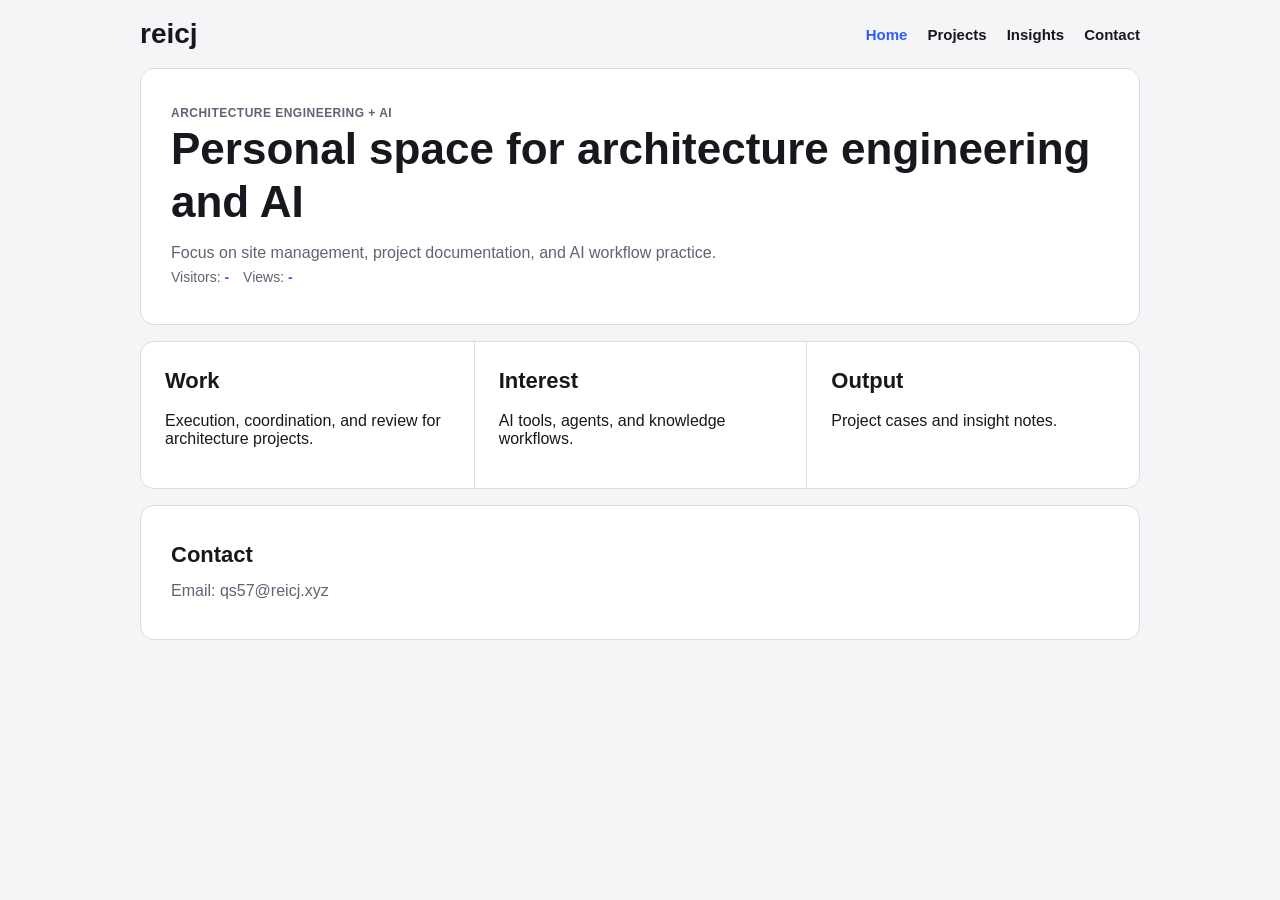
==== commit 602b2dc6: "feat: publish project insights to homepage" ====
--- a/public/index.html
+++ b/public/index.html
@@ -3,56 +3,40 @@
   <head>
     <meta charset="utf-8">
     <meta name="viewport" content="width=device-width, initial-scale=1">
-    <meta name="description" content="reicj 的个人空间：建筑工程与 AI。">
-    <title>reicj 的个人空间</title>
+    <meta name="description" content="reicj personal space: architecture engineering and AI.">
+    <title>reicj personal space</title>
     <link rel="stylesheet" href="./styles.css">
     <script defer src="//busuanzi.ibruce.info/busuanzi/2.3/busuanzi.pure.mini.js"></script>
   </head>
-  <body>
+  <body data-page="home">
     <header class="site-header">
-      <a class="brand" href="./index.html">reicj</a>
+      <a class="brand" id="site-name" href="./index.html">reicj</a>
       <nav class="nav">
-        <a class="current" href="./index.html">首页</a>
-        <a href="./projects.html">项目</a>
-        <a href="./insights.html">洞察</a>
-        <a href="#contact">联系</a>
+        <a class="current" href="./index.html">Home</a>
+        <a href="./projects.html">Projects</a>
+        <a href="./insights.html">Insights</a>
+        <a href="#contact">Contact</a>
       </nav>
     </header>
 
     <main>
       <section class="hero">
-        <p class="tag">Architecture Engineering + AI</p>
-        <h1>建筑工程工作与 AI 兴趣的个人空间</h1>
-        <p>聚焦现场管理、工程资料、项目协同，并持续记录 Agent、知识库与自动化工作流实践。</p>
+        <p class="tag" id="home-tag">Architecture Engineering + AI</p>
+        <h1 id="home-title">Personal space for architecture engineering and AI</h1>
+        <p id="home-summary">Focus on site management, project documentation, collaboration, and AI workflow practice.</p>
         <p class="visitor-counter">
-          <span id="busuanzi_container_site_uv">
-            访客数：<strong id="busuanzi_value_site_uv">-</strong>
-          </span>
-          <span id="busuanzi_container_site_pv">
-            访问量：<strong id="busuanzi_value_site_pv">-</strong>
-          </span>
+          <span id="busuanzi_container_site_uv">Visitors: <strong id="busuanzi_value_site_uv">-</strong></span>
+          <span id="busuanzi_container_site_pv">Views: <strong id="busuanzi_value_site_pv">-</strong></span>
         </p>
       </section>
 
-      <section class="overview">
-        <article>
-          <h2>工作主线</h2>
-          <p>建筑工程执行、协同与复盘。</p>
-        </article>
-        <article>
-          <h2>兴趣主线</h2>
-          <p>AI 工具应用与方法沉淀。</p>
-        </article>
-        <article>
-          <h2>输出方向</h2>
-          <p>项目案例、洞察文章与周期记录。</p>
-        </article>
-      </section>
+      <section class="overview" id="home-overview"></section>
 
       <section class="contact" id="contact">
-        <h2>联系</h2>
-        <p>邮箱：qs57@reicj.xyz</p>
+        <h2>Contact</h2>
+        <p>Email: <span id="contact-email">qs57@reicj.xyz</span></p>
       </section>
     </main>
+    <script type="module" src="./render.js"></script>
   </body>
 </html>
--- a/public/styles.css
+++ b/public/styles.css
@@ -145,6 +145,60 @@
   border-radius: 10px;
 }
 
+.insight-cards article {
+  padding: 0;
+}
+
+.insight-card a {
+  display: block;
+  padding: 18px;
+}
+
+.insight-card h2 {
+  margin: 0 0 8px;
+  font-size: 20px;
+}
+
+.insight-card p {
+  margin: 0;
+}
+
+.insight-meta {
+  display: flex;
+  justify-content: space-between;
+  margin-top: 12px;
+  color: var(--muted);
+  font-size: 14px;
+}
+
+.detail-meta,
+.detail-content {
+  border: 1px solid var(--line);
+  border-radius: 14px;
+  background: var(--surface);
+  padding: 20px 24px;
+  margin-bottom: 14px;
+}
+
+.detail-meta p {
+  margin: 0 0 8px;
+  color: var(--muted);
+}
+
+.detail-meta p:last-child {
+  margin-bottom: 0;
+}
+
+.detail-content p {
+  margin: 0 0 12px;
+  color: var(--muted);
+  line-height: 1.8;
+}
+
+.detail-content p:last-child {
+  margin-bottom: 0;
+}
+
 .list {
   padding: 8px 18px;
 }
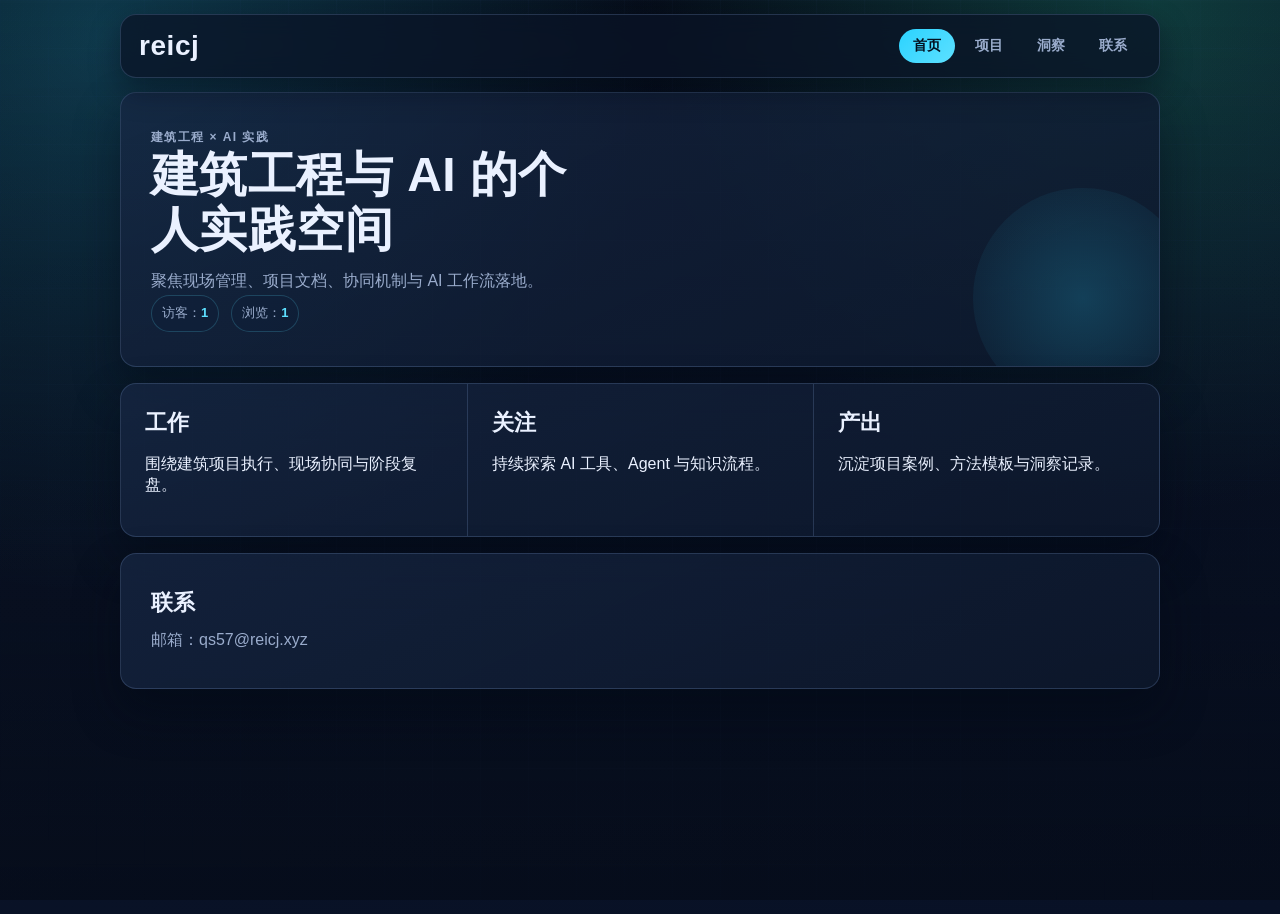
==== commit a8b0b705: "feat: unify zh content and upgrade homepage tech style" ====
--- a/public/index.html
+++ b/public/index.html
@@ -3,38 +3,37 @@
   <head>
     <meta charset="utf-8">
     <meta name="viewport" content="width=device-width, initial-scale=1">
-    <meta name="description" content="reicj personal space: architecture engineering and AI.">
-    <title>reicj personal space</title>
+    <meta name="description" content="reicj 个人空间：建筑工程与 AI 实践。">
+    <title>首页 | reicj</title>
     <link rel="stylesheet" href="./styles.css">
-    <script defer src="//busuanzi.ibruce.info/busuanzi/2.3/busuanzi.pure.mini.js"></script>
   </head>
   <body data-page="home">
     <header class="site-header">
       <a class="brand" id="site-name" href="./index.html">reicj</a>
       <nav class="nav">
-        <a class="current" href="./index.html">Home</a>
-        <a href="./projects.html">Projects</a>
-        <a href="./insights.html">Insights</a>
-        <a href="#contact">Contact</a>
+        <a class="current" href="./index.html">首页</a>
+        <a href="./projects.html">项目</a>
+        <a href="./insights.html">洞察</a>
+        <a href="#contact">联系</a>
       </nav>
     </header>
 
     <main>
       <section class="hero">
-        <p class="tag" id="home-tag">Architecture Engineering + AI</p>
-        <h1 id="home-title">Personal space for architecture engineering and AI</h1>
-        <p id="home-summary">Focus on site management, project documentation, collaboration, and AI workflow practice.</p>
+        <p class="tag" id="home-tag">建筑工程 × AI</p>
+        <h1 id="home-title">建筑工程与 AI 的个人实践空间</h1>
+        <p id="home-summary">聚焦现场管理、项目文档、协同机制与 AI 工作流落地。</p>
         <p class="visitor-counter">
-          <span id="busuanzi_container_site_uv">Visitors: <strong id="busuanzi_value_site_uv">-</strong></span>
-          <span id="busuanzi_container_site_pv">Views: <strong id="busuanzi_value_site_pv">-</strong></span>
+          <span id="busuanzi_container_site_uv">访客：<strong id="busuanzi_value_site_uv">-</strong></span>
+          <span id="busuanzi_container_site_pv">浏览：<strong id="busuanzi_value_site_pv">-</strong></span>
         </p>
       </section>
 
       <section class="overview" id="home-overview"></section>
 
       <section class="contact" id="contact">
-        <h2>Contact</h2>
-        <p>Email: <span id="contact-email">qs57@reicj.xyz</span></p>
+        <h2>联系</h2>
+        <p>邮箱：<span id="contact-email">qs57@reicj.xyz</span></p>
       </section>
     </main>
     <script type="module" src="./render.js"></script>
--- a/public/styles.css
+++ b/public/styles.css
@@ -1,11 +1,18 @@
 :root {
-  --bg: #f4f5f7;
-  --surface: #ffffff;
-  --ink: #16181d;
-  --muted: #5d6473;
-  --line: #d7dce5;
-  --accent: #2f5cff;
-  font-family: "Segoe UI", "PingFang SC", "Microsoft YaHei", sans-serif;
+  --bg: #070d1a;
+  --bg-elevated: #0d172c;
+  --surface: rgba(14, 26, 47, 0.82);
+  --surface-strong: #132543;
+  --ink: #eaf1ff;
+  --muted: #9aaccc;
+  --line: rgba(109, 136, 184, 0.28);
+  --accent: #2bd3ff;
+  --accent-strong: #5de0ff;
+  --ok: #31f1b7;
+  --shadow: 0 22px 46px rgba(1, 8, 20, 0.45);
+  --radius-lg: 16px;
+  --radius-md: 12px;
+  font-family: "Avenir Next", "HarmonyOS Sans SC", "PingFang SC", "Microsoft YaHei", sans-serif;
 }
 
 * {
@@ -13,9 +20,35 @@
 }
 
 body {
+  position: relative;
   margin: 0;
+  min-height: 100vh;
   color: var(--ink);
-  background: var(--bg);
+  background:
+    radial-gradient(circle at 8% 4%, rgba(47, 211, 255, 0.24) 0%, rgba(47, 211, 255, 0) 38%),
+    radial-gradient(circle at 90% 0%, rgba(49, 241, 183, 0.2) 0%, rgba(49, 241, 183, 0) 35%),
+    linear-gradient(165deg, #050a14 0%, #0a1327 46%, #081126 100%);
+}
+
+body::before,
+body::after {
+  content: "";
+  position: fixed;
+  inset: 0;
+  pointer-events: none;
+}
+
+body::before {
+  opacity: 0.24;
+  background:
+    linear-gradient(rgba(67, 101, 165, 0.2) 1px, transparent 1px),
+    linear-gradient(90deg, rgba(67, 101, 165, 0.2) 1px, transparent 1px);
+  background-size: 48px 48px;
+  mask-image: radial-gradient(circle at 50% 24%, #000 48%, transparent 96%);
+}
+
+body::after {
+  background: linear-gradient(180deg, rgba(5, 10, 20, 0) 0%, rgba(5, 10, 20, 0.58) 100%);
 }
 
 a {
@@ -24,32 +57,93 @@
 }
 
 .site-header {
+  position: sticky;
+  top: 0;
+  z-index: 10;
   display: flex;
   align-items: center;
   justify-content: space-between;
-  width: min(100% - 32px, 1000px);
-  margin: 0 auto;
-  padding: 18px 0;
+  width: min(100% - 32px, 1040px);
+  margin: 14px auto;
+  padding: 14px 18px;
+  border: 1px solid var(--line);
+  border-radius: var(--radius-lg);
+  background: rgba(10, 20, 39, 0.74);
+  box-shadow: 0 12px 30px rgba(2, 8, 20, 0.42);
+  backdrop-filter: blur(12px);
 }
 
 .brand {
+  display: inline-flex;
+  align-items: baseline;
+  gap: 8px;
   font-size: 28px;
   font-weight: 800;
+  letter-spacing: 0.02em;
+}
+
+.brand span {
+  color: var(--muted);
+  font-size: 14px;
+  font-weight: 500;
 }
 
 .nav {
   display: flex;
-  gap: 20px;
-  font-size: 15px;
+  gap: 6px;
+  font-size: 14px;
   font-weight: 600;
 }
 
+.nav a {
+  position: relative;
+  border-radius: 999px;
+  padding: 8px 14px;
+  color: var(--muted);
+  transition: color 200ms ease, background-color 200ms ease;
+}
+
+.nav a:hover {
+  color: var(--ink);
+  background: rgba(43, 211, 255, 0.12);
+}
+
 .nav a.current {
-  color: var(--accent);
+  color: #03101f;
+  background: linear-gradient(135deg, var(--accent), var(--accent-strong));
+}
+
+.header-action,
+.button {
+  display: inline-flex;
+  align-items: center;
+  justify-content: center;
+  border-radius: 999px;
+  border: 1px solid rgba(93, 224, 255, 0.5);
+  padding: 10px 18px;
+  color: var(--ink);
+  background: rgba(43, 211, 255, 0.16);
+  transition: transform 180ms ease, box-shadow 180ms ease, background-color 180ms ease;
+}
+
+.header-action:hover,
+.button:hover {
+  transform: translateY(-1px);
+  box-shadow: 0 12px 20px rgba(19, 62, 112, 0.32);
+  background: rgba(43, 211, 255, 0.24);
+}
+
+.button.dark {
+  color: #041423;
+  border-color: transparent;
+  background: linear-gradient(135deg, var(--accent), #53f5ce);
+  font-weight: 700;
 }
 
 main {
-  width: min(100% - 32px, 1000px);
+  position: relative;
+  z-index: 1;
+  width: min(100% - 32px, 1040px);
   margin: 0 auto 28px;
 }
 
@@ -58,54 +152,88 @@
 .overview,
 .contact,
 .cards,
-.list {
+.list,
+.detail-meta,
+.detail-content,
+.timeline-panel,
+.contact-panel,
+.insight-cards article {
   border: 1px solid var(--line);
-  border-radius: 14px;
-  background: var(--surface);
+  border-radius: var(--radius-lg);
+  background:
+    linear-gradient(155deg, rgba(23, 39, 68, 0.75), rgba(13, 24, 44, 0.84));
+  box-shadow: var(--shadow);
 }
 
 .hero,
 .sub-hero,
-.contact {
+.contact,
+.contact-panel {
+  position: relative;
   padding: 34px 30px;
   margin-bottom: 16px;
+  overflow: hidden;
+}
+
+.hero::after,
+.sub-hero::after {
+  content: "";
+  position: absolute;
+  right: -34px;
+  bottom: -42px;
+  width: 220px;
+  height: 220px;
+  border-radius: 50%;
+  background: radial-gradient(circle, rgba(43, 211, 255, 0.2), rgba(43, 211, 255, 0));
 }
 
 .hero h1,
 .sub-hero h1 {
   margin: 0 0 10px;
-  font-size: clamp(30px, 5vw, 44px);
-  line-height: 1.2;
+  max-width: 16ch;
+  font-size: clamp(32px, 5vw, 48px);
+  line-height: 1.14;
+  letter-spacing: 0.01em;
 }
 
 .hero p,
 .sub-hero p,
 .contact p,
 .cards p,
-.list time {
+.list time,
+.insight-cards p,
+.contact-panel p {
   margin: 0;
   color: var(--muted);
-  line-height: 1.7;
+  line-height: 1.75;
 }
 
 .visitor-counter {
-  margin-top: 10px;
+  margin-top: 14px;
   display: flex;
   flex-wrap: wrap;
-  gap: 14px;
-  font-size: 14px;
+  gap: 12px;
+  font-size: 13px;
+}
+
+.visitor-counter span {
+  border: 1px solid rgba(93, 224, 255, 0.2);
+  border-radius: 999px;
+  padding: 6px 10px;
+  background: rgba(15, 31, 57, 0.5);
 }
 
 .visitor-counter strong {
-  color: var(--accent);
-}
-
-.tag {
-  margin: 0 0 10px;
-  color: var(--accent);
+  color: var(--accent-strong);
+}
+
+.tag,
+.section-tag {
+  margin: 0 0 12px;
+  color: var(--accent-strong);
   font-size: 12px;
   font-weight: 700;
-  letter-spacing: 0.04em;
+  letter-spacing: 0.12em;
   text-transform: uppercase;
 }
 
@@ -117,6 +245,7 @@
 }
 
 .overview article {
+  position: relative;
   padding: 24px;
 }
 
@@ -127,26 +256,57 @@
 .overview h2,
 .contact h2,
 .cards h2,
-.list h2 {
+.list h2,
+.contact-panel h2,
+.insight-cards h2 {
   margin: 0 0 8px;
   font-size: 22px;
   line-height: 1.35;
 }
 
-.cards {
+.cards,
+.insight-cards {
   display: grid;
   gap: 12px;
+}
+
+.cards {
   padding: 14px;
 }
 
-.cards article {
+.cards article,
+.insight-cards article {
+  position: relative;
+  overflow: hidden;
   padding: 18px;
   border: 1px solid var(--line);
-  border-radius: 10px;
+  border-radius: var(--radius-md);
+  background: linear-gradient(155deg, rgba(19, 35, 62, 0.78), rgba(10, 20, 40, 0.92));
+  transition: transform 200ms ease, border-color 200ms ease;
+}
+
+.cards article:hover,
+.insight-cards article:hover {
+  transform: translateY(-2px);
+  border-color: rgba(93, 224, 255, 0.6);
 }
 
 .insight-cards article {
-  padding: 0;
+  margin-bottom: 12px;
+}
+
+.insight-cards article:last-child {
+  margin-bottom: 0;
+}
+
+.insight-cards article span {
+  display: inline-flex;
+  margin-top: 12px;
+  border: 1px solid rgba(93, 224, 255, 0.24);
+  border-radius: 999px;
+  padding: 4px 9px;
+  color: var(--accent-strong);
+  font-size: 12px;
 }
 
 .insight-card a {
@@ -165,17 +325,95 @@
 
 .insight-meta {
   display: flex;
-  justify-content: space-between;
+  flex-wrap: wrap;
+  gap: 8px;
   margin-top: 12px;
   color: var(--muted);
+  font-size: 13px;
+}
+
+.insight-meta span {
+  border: 1px solid rgba(108, 132, 182, 0.4);
+  border-radius: 999px;
+  padding: 4px 8px;
+  background: rgba(7, 19, 38, 0.6);
+}
+
+.detail-layout {
+  display: grid;
+  grid-template-columns: 220px minmax(0, 1fr);
+  gap: 16px;
+  align-items: start;
+}
+
+.timeline-panel {
+  position: sticky;
+  top: 88px;
+  padding: 16px;
+}
+
+.timeline-title {
+  margin: 0 0 12px;
+  color: var(--ink);
   font-size: 14px;
+  font-weight: 700;
+  text-transform: uppercase;
+  letter-spacing: 0.08em;
+}
+
+.timeline-slider {
+  width: 100%;
+  margin: 0 0 12px;
+  accent-color: var(--accent);
+}
+
+.timeline-list {
+  display: grid;
+  gap: 8px;
+}
+
+.timeline-list button {
+  width: 100%;
+  border: 1px solid rgba(109, 136, 184, 0.4);
+  border-radius: 10px;
+  background: rgba(8, 21, 42, 0.72);
+  color: var(--ink);
+  cursor: pointer;
+  padding: 10px;
+  text-align: left;
+  transition: border-color 180ms ease, background-color 180ms ease;
+}
+
+.timeline-list button:hover {
+  border-color: rgba(93, 224, 255, 0.56);
+  background: rgba(13, 32, 61, 0.9);
+}
+
+.timeline-list button.current {
+  border-color: var(--accent);
+  box-shadow: inset 3px 0 0 var(--accent);
+}
+
+.timeline-list span,
+.timeline-list small {
+  display: block;
+}
+
+.timeline-list span {
+  font-weight: 700;
+}
+
+.timeline-list small {
+  margin-top: 3px;
+  color: var(--muted);
+}
+
+.detail-main {
+  min-width: 0;
 }
 
 .detail-meta,
 .detail-content {
-  border: 1px solid var(--line);
-  border-radius: 14px;
-  background: var(--surface);
   padding: 20px 24px;
   margin-bottom: 14px;
 }
@@ -192,7 +430,7 @@
 .detail-content p {
   margin: 0 0 12px;
   color: var(--muted);
-  line-height: 1.8;
+  line-height: 1.85;
 }
 
 .detail-content p:last-child {
@@ -221,6 +459,92 @@
   font-size: 18px;
 }
 
+.contact-panel {
+  display: flex;
+  align-items: center;
+  justify-content: space-between;
+  gap: 16px;
+}
+
+.site-footer {
+  width: min(100% - 32px, 1040px);
+  margin: 20px auto 28px;
+  padding: 22px 20px;
+  border: 1px solid var(--line);
+  border-radius: var(--radius-lg);
+  background: rgba(10, 21, 40, 0.7);
+}
+
+.site-footer nav {
+  display: flex;
+  flex-wrap: wrap;
+  gap: 8px;
+  margin: 12px 0;
+}
+
+.site-footer nav a {
+  color: var(--muted);
+}
+
+.site-footer p {
+  margin: 0;
+  color: var(--muted);
+  font-size: 13px;
+}
+
+main > section {
+  animation: rise-in 520ms ease both;
+}
+
+main > section:nth-of-type(2) {
+  animation-delay: 70ms;
+}
+
+main > section:nth-of-type(3) {
+  animation-delay: 130ms;
+}
+
+@keyframes rise-in {
+  from {
+    opacity: 0;
+    transform: translateY(8px);
+  }
+
+  to {
+    opacity: 1;
+    transform: translateY(0);
+  }
+}
+
+@media (max-width: 900px) {
+  .site-header {
+    padding: 12px 14px;
+  }
+
+  .brand {
+    font-size: 24px;
+  }
+
+  .nav {
+    gap: 2px;
+  }
+
+  .hero,
+  .sub-hero,
+  .contact,
+  .contact-panel {
+    padding: 26px 22px;
+  }
+
+  .detail-layout {
+    grid-template-columns: 1fr;
+  }
+
+  .timeline-panel {
+    position: static;
+  }
+}
+
 @media (max-width: 780px) {
   .site-header {
     flex-direction: column;
@@ -232,12 +556,6 @@
     flex-wrap: wrap;
   }
 
-  .hero,
-  .sub-hero,
-  .contact {
-    padding: 24px 20px;
-  }
-
   .overview {
     grid-template-columns: 1fr;
   }
@@ -252,4 +570,16 @@
     align-items: flex-start;
     gap: 4px;
   }
-}
+
+  .contact-panel {
+    flex-direction: column;
+    align-items: flex-start;
+  }
+}
+
+@media (prefers-reduced-motion: reduce) {
+  * {
+    animation: none !important;
+    transition: none !important;
+  }
+}
